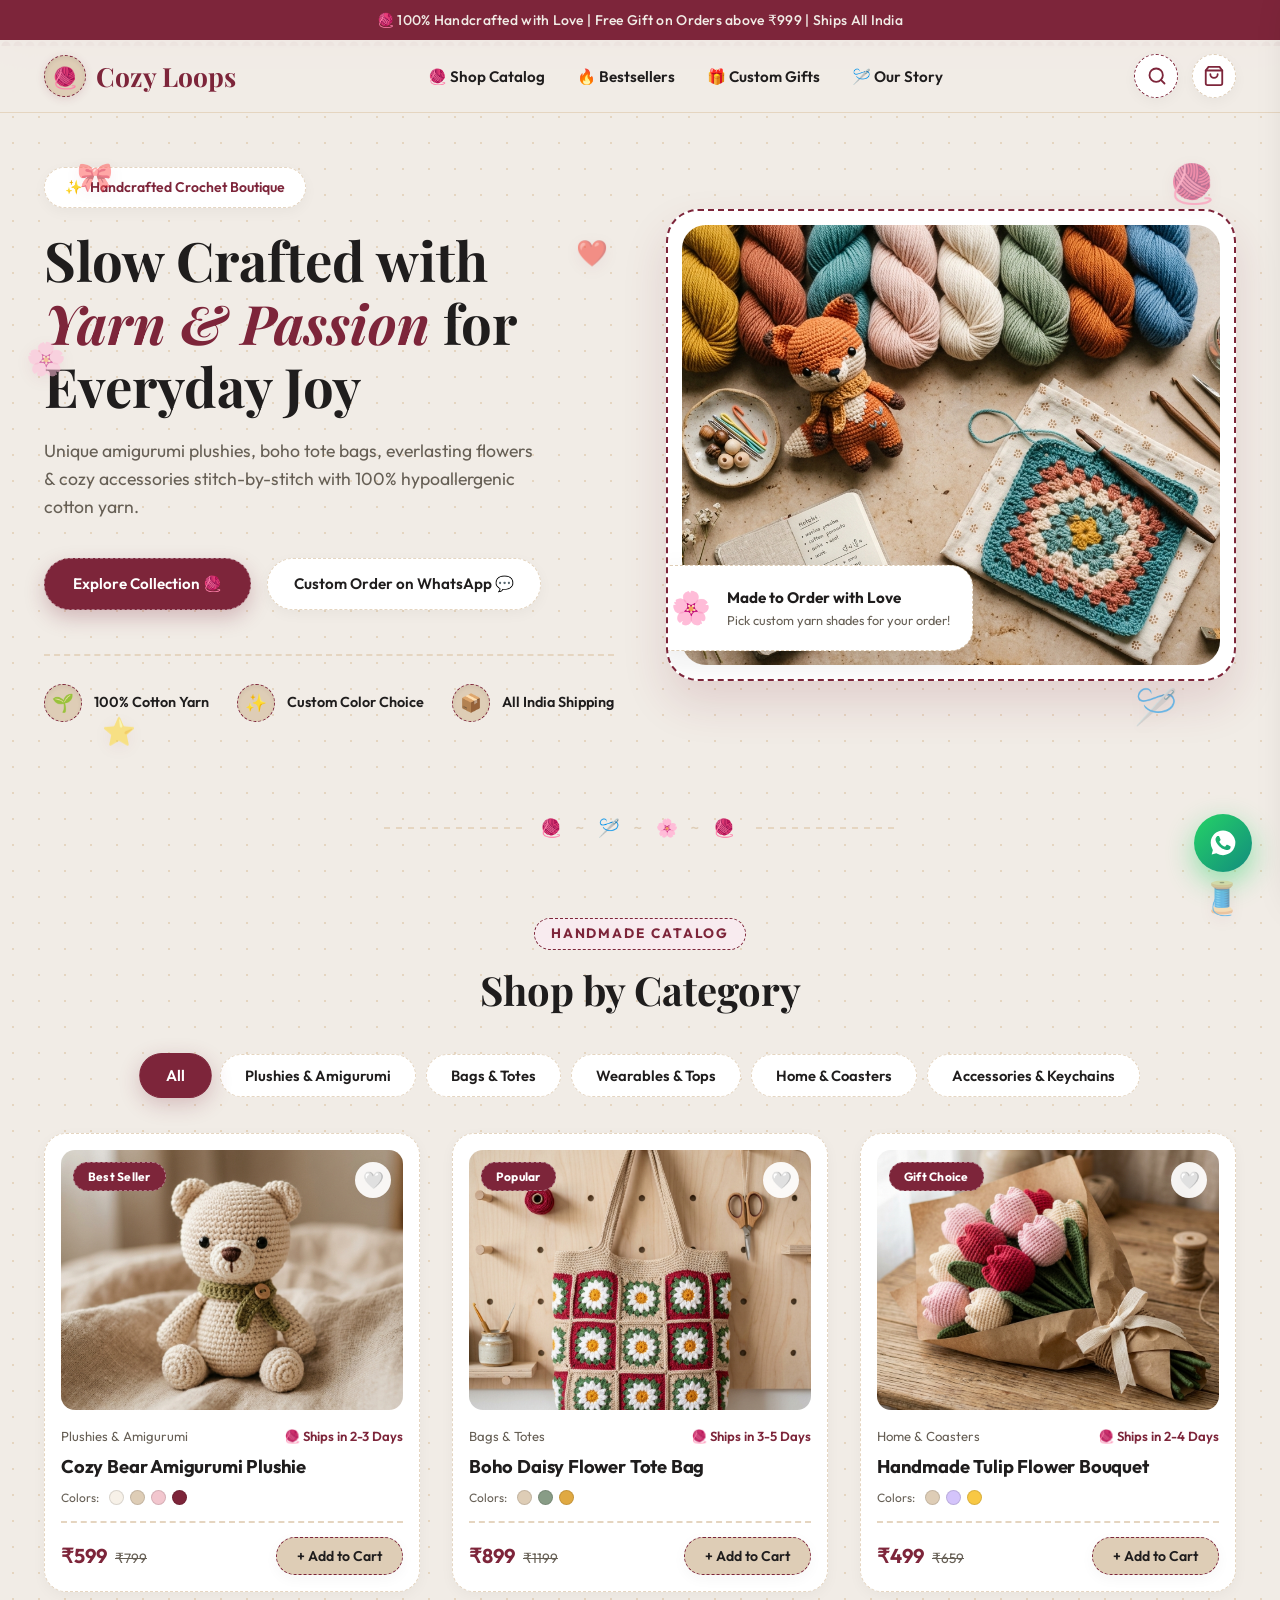
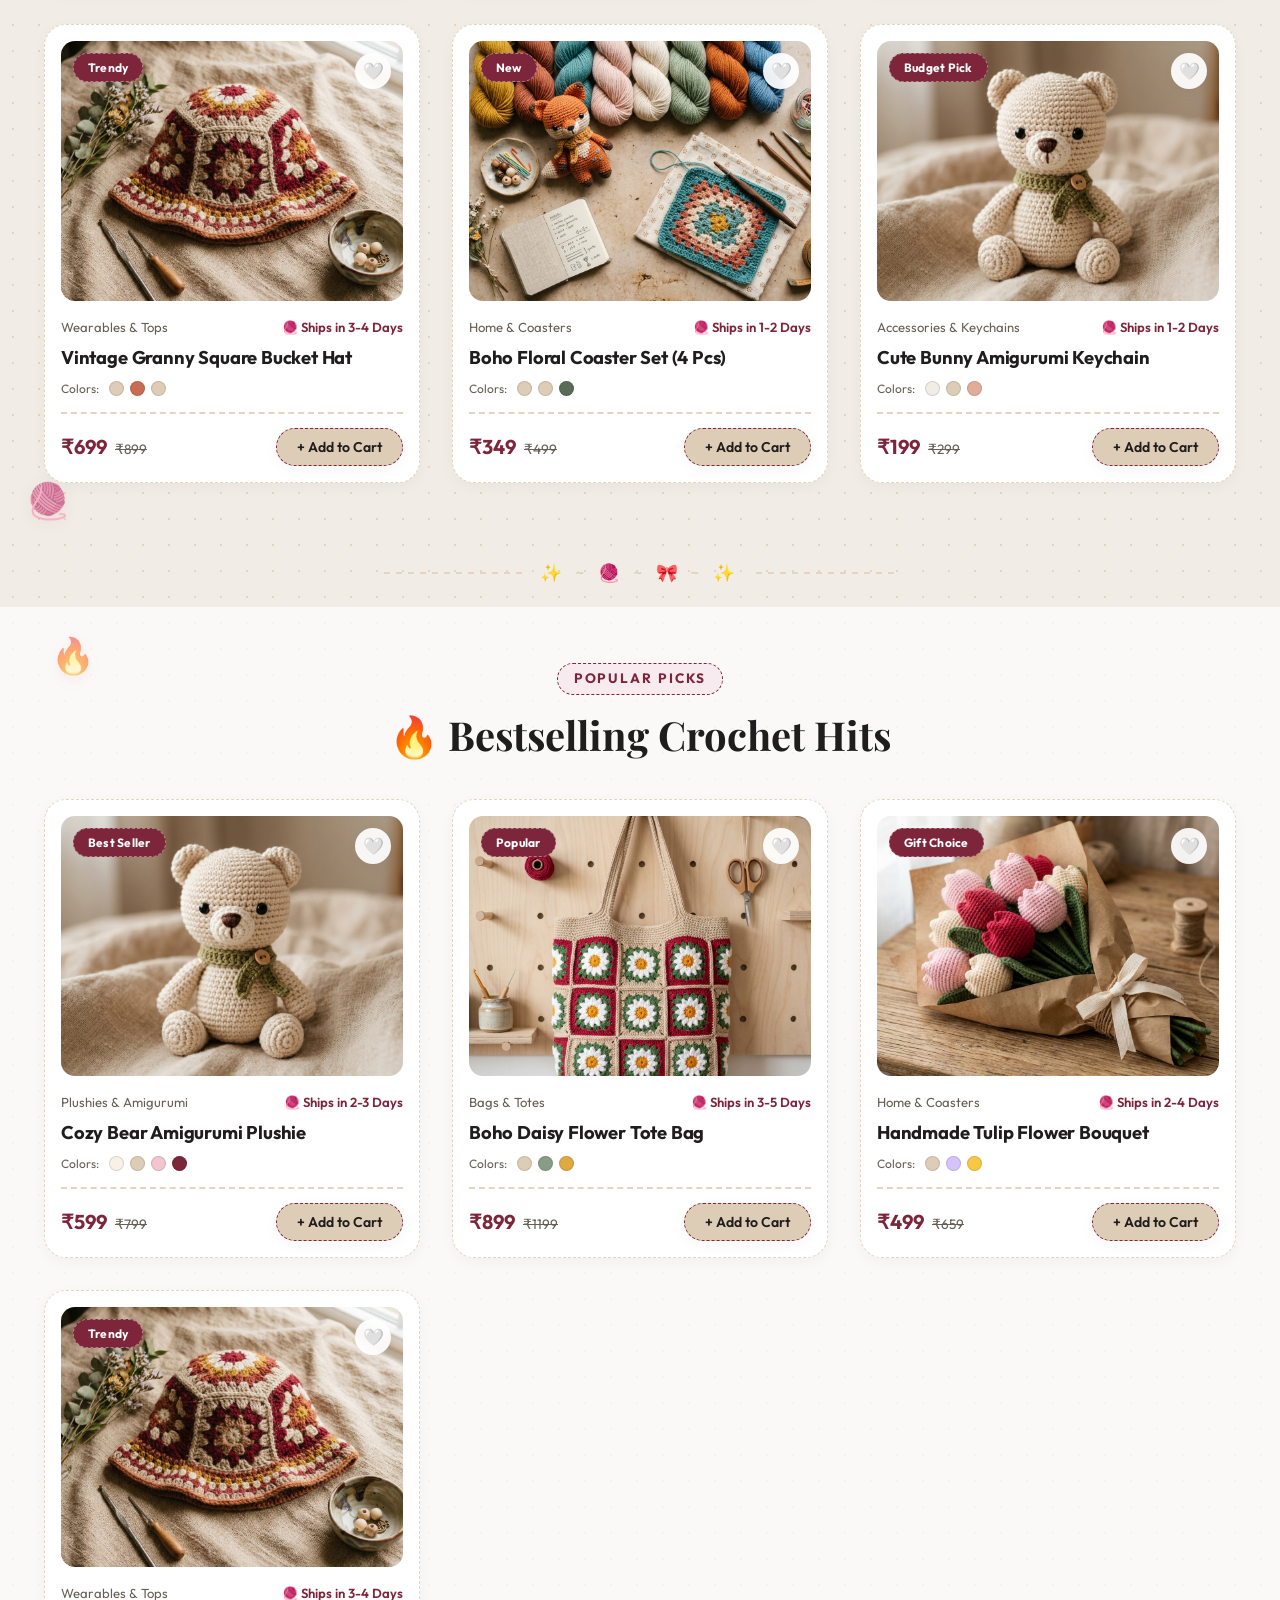
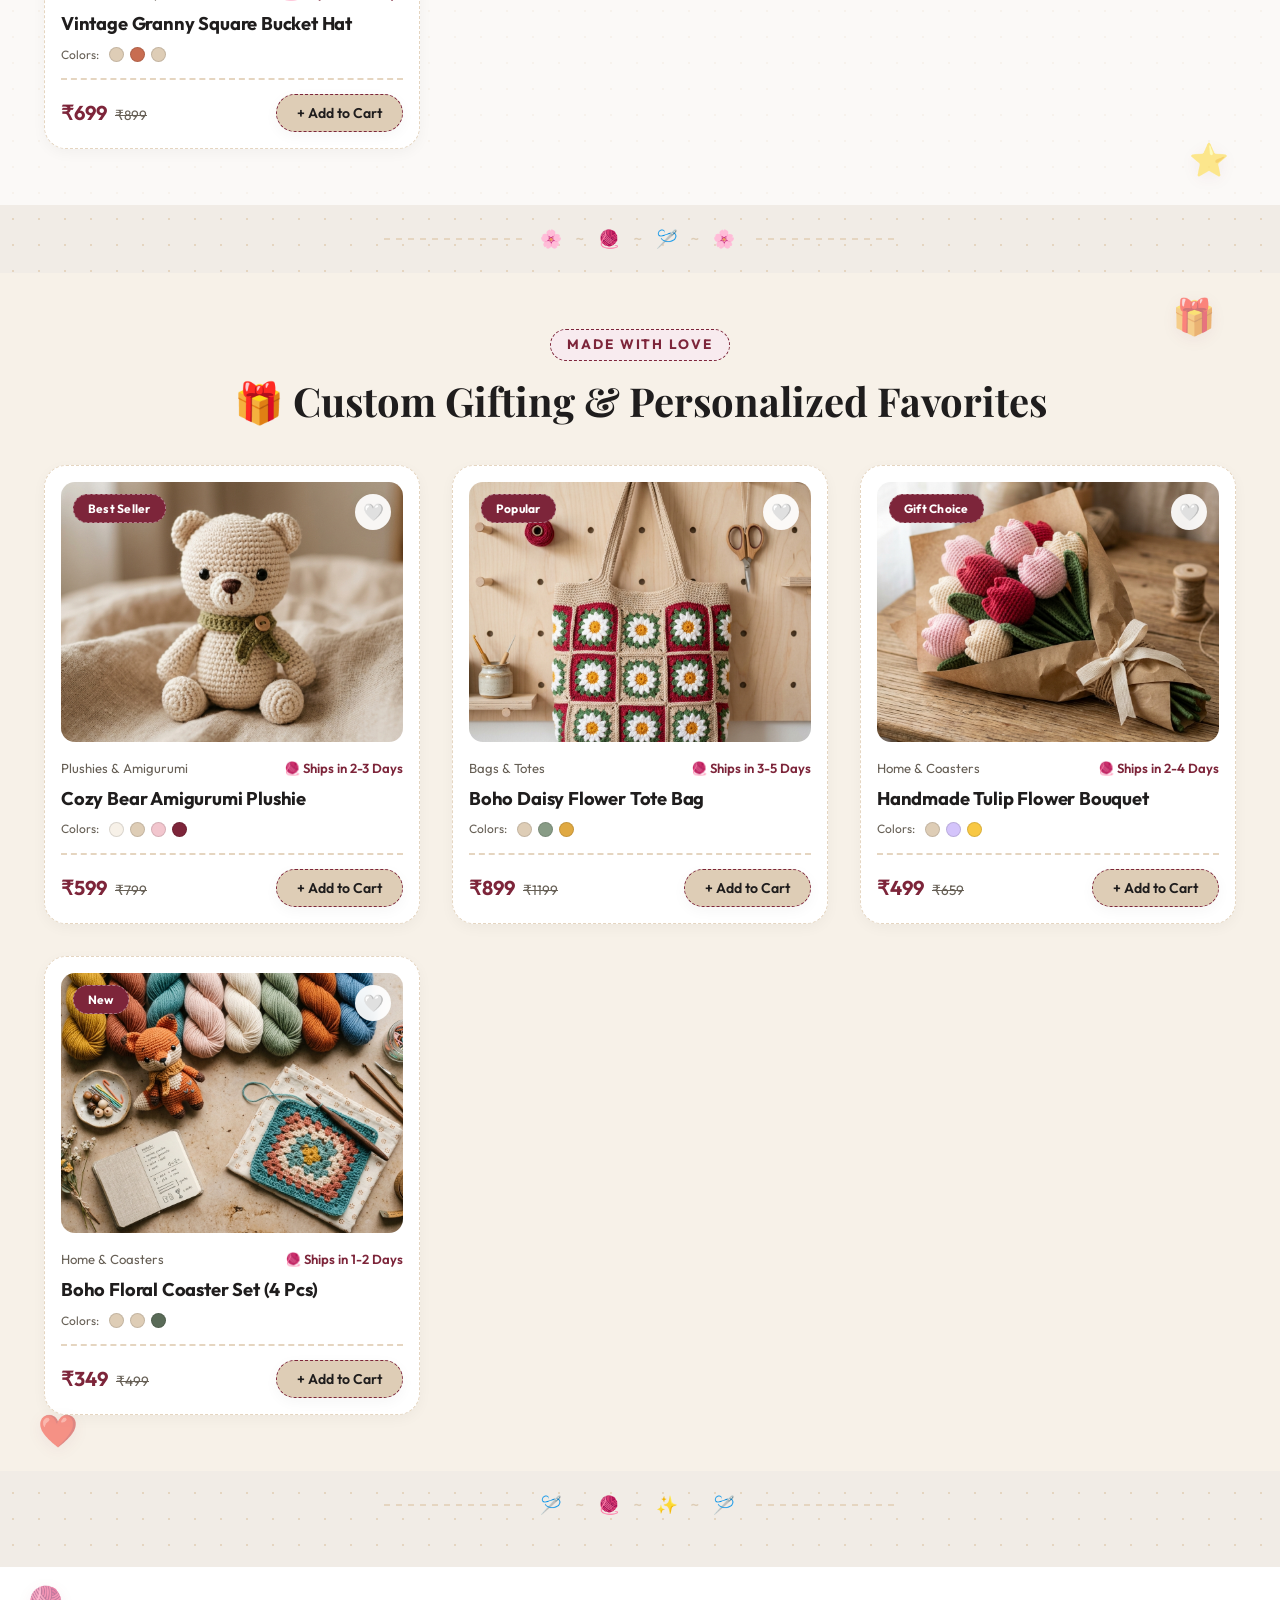
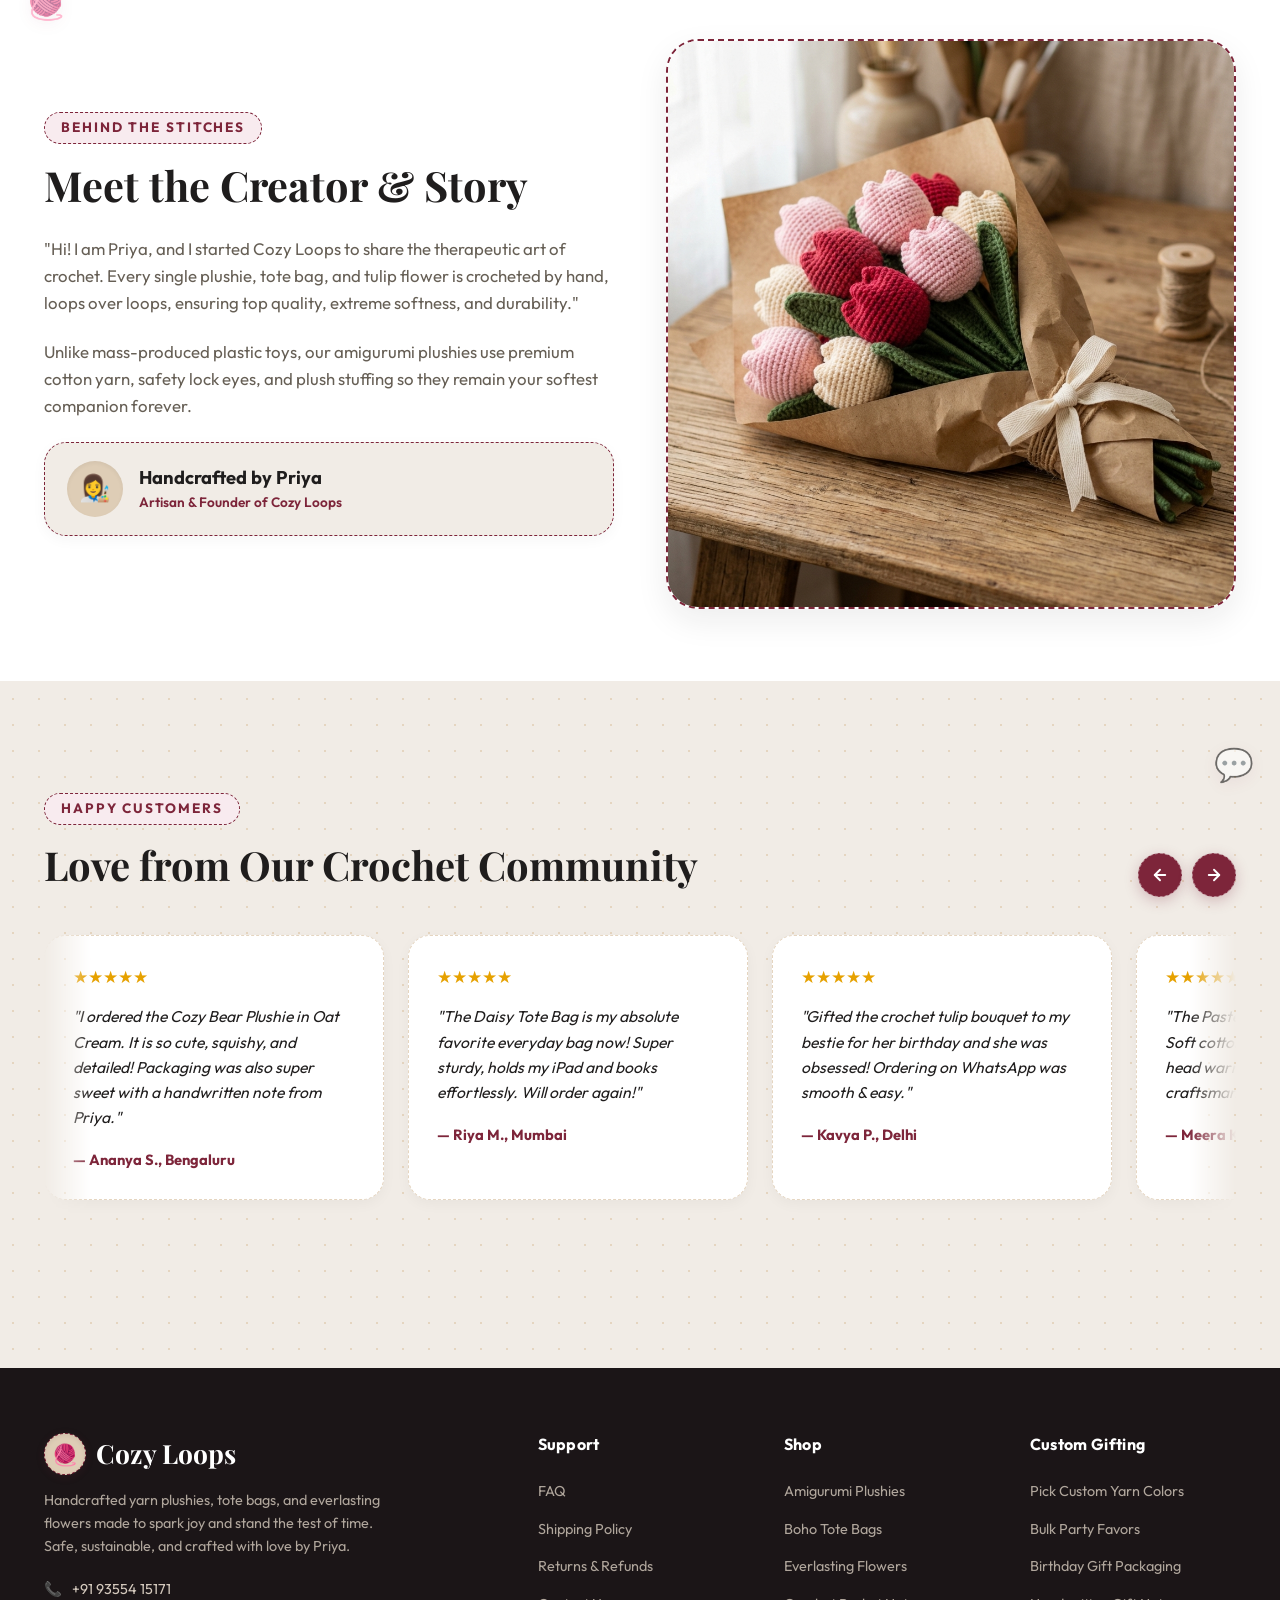
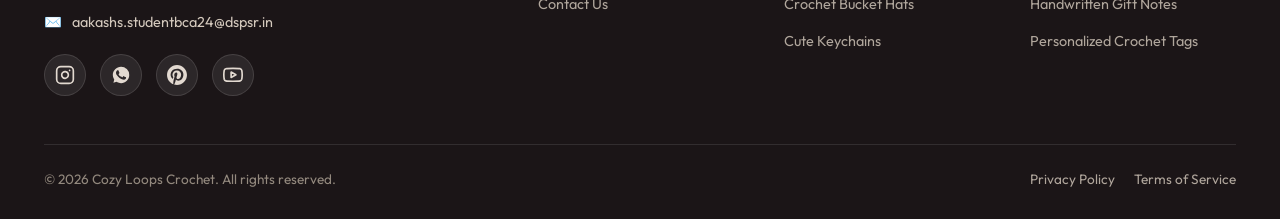
==== index.html @ 9cbbba10 "Initial base version" ====
<!DOCTYPE html>
<html lang="en">
<head>
  <meta charset="UTF-8">
  <meta name="viewport" content="width=device-width, initial-scale=1.0">
  <title>Cozy Loops Crochet | Handcrafted Amigurumi, Plushies & Boho Accessories</title>
  <meta name="description" content="Boutique handmade crochet products made by Priya with 100% premium cotton yarn. Amigurumi plushies, daisy tote bags, flower bouquets, and custom color orders via WhatsApp.">
  <link rel="stylesheet" href="styles.css">
</head>
<body>

  <!-- Top Announcement Bar with Stitched Scallop Edge -->
  <div class="announcement-bar">
    <span id="announcementText">🧶 100% Handcrafted with Love | Free Gift on Orders above ₹999 | Ships All India</span>
  </div>

  <!-- Main Sticky Navbar -->
  <nav class="navbar">
    <div class="container nav-container">
      <a href="javascript:void(0)" class="brand-logo" onclick="showView('shop')">
        <div class="logo-icon">🧶</div>
        <span>Cozy Loops</span>
      </a>

      <!-- Navigation Links -->
      <ul class="nav-links">
        <li><a href="javascript:void(0)" onclick="showView('shop'); document.getElementById('shop').scrollIntoView({behavior: 'smooth'})">🧶 Shop Catalog</a></li>
        <li><a href="javascript:void(0)" onclick="showView('shop'); document.getElementById('bestsellers').scrollIntoView({behavior: 'smooth'})">🔥 Bestsellers</a></li>
        <li><a href="javascript:void(0)" onclick="showView('shop'); document.getElementById('custom-gifts').scrollIntoView({behavior: 'smooth'})">🎁 Custom Gifts</a></li>
        <li><a href="javascript:void(0)" onclick="showView('shop'); document.getElementById('story').scrollIntoView({behavior: 'smooth'})">🪡 Our Story</a></li>
      </ul>

      <!-- Header Actions: Expandable Search Capsule + Crisp Vector Cart Icon -->
      <div class="nav-actions">
        <!-- Expandable Search Capsule in Header -->
        <div class="expandable-search-capsule" id="headerSearchCapsule">
          <button class="search-capsule-icon" onclick="toggleHeaderSearch(event)" title="Search Store">
            <svg width="20" height="20" viewBox="0 0 24 24" fill="none" stroke="currentColor" stroke-width="2.2" stroke-linecap="round" stroke-linejoin="round"><circle cx="11" cy="11" r="8"/><line x1="21" y1="21" x2="16.65" y2="16.65"/></svg>
          </button>
          <input type="text" id="headerSearchInput" class="search-capsule-input" placeholder="Search plushies, bags..." oninput="handleSearch(this.value)" />
        </div>

        <!-- Crisp High-Resolution Vector Shopping Bag Cart Icon -->
        <button class="btn-icon" onclick="toggleCartDrawer(true)" aria-label="View Shopping Basket" title="Shopping Basket">
          <svg width="22" height="22" viewBox="0 0 24 24" fill="none" stroke="currentColor" stroke-width="2" stroke-linecap="round" stroke-linejoin="round">
            <path d="M6 2L3 6v14a2 2 0 0 0 2 2h14a2 2 0 0 0 2-2V6l-3-4z"/>
            <line x1="3" y1="6" x2="21" y2="6"/>
            <path d="M16 10a4 4 0 0 1-8 0"/>
          </svg>
          <span class="badge-count" id="cartBadgeCount" style="display: none;">0</span>
        </button>
      </div>
    </div>
  </nav>

  <!-- VIEW 1: Main Homepage & Shop View -->
  <main id="mainShopView">
    <!-- Hero Section with Rich Floating Crochet Motifs -->
    <section class="hero-section">
      <div class="crochet-motif motif-yarn1">🧶</div>
      <div class="crochet-motif motif-flower1">🌸</div>
      <div class="crochet-motif motif-hook1">🪡</div>
      <div class="crochet-motif motif-heart1">❤️</div>
      <div class="crochet-motif motif-bow1">🎀</div>
      <div class="crochet-motif motif-star1">⭐</div>

      <div class="container hero-grid">
        <div class="hero-content">
          <div class="hero-badge">
            <span>✨</span> Handcrafted Crochet Boutique
          </div>
          <h1 class="hero-title">
            Slow Crafted with <span>Yarn & Passion</span> for Everyday Joy
          </h1>
          <p class="hero-subtitle">
            Unique amigurumi plushies, boho tote bags, everlasting flowers & cozy accessories stitch-by-stitch with 100% hypoallergenic cotton yarn.
          </p>

          <div class="hero-ctas">
            <a href="#shop" class="btn-primary">
              <span>Explore Collection 🧶</span>
            </a>
            <button class="btn-secondary" onclick="window.open('https://wa.me/919355415171?text=Hi%20Cozy%20Loops!%20I%20want%20to%20place%20a%20custom%20crochet%20order', '_blank')">
              <span>Custom Order on WhatsApp 💬</span>
            </button>
          </div>

          <div class="trust-badges">
            <div class="trust-item">
              <div class="trust-icon">🌱</div>
              <span>100% Cotton Yarn</span>
            </div>
            <div class="trust-item">
              <div class="trust-icon">✨</div>
              <span>Custom Color Choice</span>
            </div>
            <div class="trust-item">
              <div class="trust-icon">📦</div>
              <span>All India Shipping</span>
            </div>
          </div>
        </div>

        <div class="hero-image-wrapper">
          <div class="hero-img-card">
            <img src="assets/hero.jpg" alt="Cozy Crochet Studio Workspace" class="hero-img">
            <div class="hero-floating-card">
              <div class="floating-icon">🌸</div>
              <div class="floating-info">
                <h4>Made to Order with Love</h4>
                <p>Pick custom yarn shades for your order!</p>
              </div>
            </div>
          </div>
        </div>
      </div>
    </section>

    <!-- Scalloped Knitted Stitch Divider -->
    <div class="knitted-stitch-divider">🧶 ~ 🪡 ~ 🌸 ~ 🧶</div>

    <!-- 1. Dedicated Shop by Category Section -->
    <section class="shop-section" id="shop">
      <div class="crochet-motif" style="top: 10px; right: 3%; font-size: 2rem;">🧵</div>
      <div class="crochet-motif" style="bottom: 10px; left: 2%; font-size: 2.2rem;">🧶</div>

      <div class="container">
        <div class="section-header">
          <span class="section-tag">Handmade Catalog</span>
          <h2 class="section-title">Shop by Category</h2>
        </div>

        <!-- Category Filter Bar -->
        <div class="category-pills-bar">
          <div class="category-pills" id="categoryPillsContainer">
            <!-- Category Pills Rendered Dynamically -->
          </div>
        </div>

        <!-- Products Grid -->
        <div class="products-grid" id="productsGrid">
          <!-- Rendered via js/app.js -->
        </div>
      </div>
    </section>

    <!-- Scalloped Knitted Stitch Divider -->
    <div class="knitted-stitch-divider">✨ ~ 🧶 ~ 🎀 ~ ✨</div>

    <!-- 2. DEDICATED SEPARATE SECTION: Bestsellers -->
    <section class="shop-section bestsellers-section" id="bestsellers">
      <div class="crochet-motif" style="top: 20px; left: 4%; font-size: 2.2rem;">🔥</div>
      <div class="crochet-motif" style="bottom: 20px; right: 4%; font-size: 2rem;">⭐</div>

      <div class="container">
        <div class="section-header">
          <span class="section-tag">Popular Picks</span>
          <h2 class="section-title">🔥 Bestselling Crochet Hits</h2>
        </div>
        <div class="products-grid" id="bestsellersGrid">
          <!-- Rendered via js/app.js -->
        </div>
      </div>
    </section>

    <!-- Scalloped Knitted Stitch Divider -->
    <div class="knitted-stitch-divider">🌸 ~ 🧶 ~ 🪡 ~ 🌸</div>

    <!-- 3. DEDICATED SEPARATE SECTION: Custom Gifts -->
    <section class="shop-section custom-gifts-section" id="custom-gifts">
      <div class="crochet-motif" style="top: 15px; right: 5%; font-size: 2.2rem;">🎁</div>
      <div class="crochet-motif" style="bottom: 15px; left: 3%; font-size: 2rem;">❤️</div>

      <div class="container">
        <div class="section-header">
          <span class="section-tag">Made with Love</span>
          <h2 class="section-title">🎁 Custom Gifting & Personalized Favorites</h2>
        </div>
        <div class="products-grid" id="customGiftsGrid">
          <!-- Rendered via js/app.js -->
        </div>
      </div>
    </section>

    <!-- Scalloped Knitted Stitch Divider -->
    <div class="knitted-stitch-divider">🪡 ~ 🧶 ~ ✨ ~ 🪡</div>

    <!-- Craft Story Section -->
    <section class="story-section" id="story">
      <div class="crochet-motif" style="top: 10px; left: 2%; font-size: 2rem;">🧶</div>

      <div class="container story-grid">
        <div class="story-content">
          <span class="section-tag">Behind the Stitches</span>
          <h2>Meet the Creator & Story</h2>
          <p>
            "Hi! I am Priya, and I started Cozy Loops to share the therapeutic art of crochet. Every single plushie, tote bag, and tulip flower is crocheted by hand, loops over loops, ensuring top quality, extreme softness, and durability."
          </p>
          <p>
            Unlike mass-produced plastic toys, our amigurumi plushies use premium cotton yarn, safety lock eyes, and plush stuffing so they remain your softest companion forever.
          </p>
          <div class="artisan-card">
            <div class="artisan-avatar">👩‍🎨</div>
            <div>
              <h4 style="font-family: var(--font-body); font-weight: 700; font-size: 1.15rem; color: var(--onyx-black);">Handcrafted by Priya</h4>
              <p style="font-size: 0.85rem; color: var(--ruby-velvet); font-weight: 600; margin: 0;">Artisan & Founder of Cozy Loops</p>
            </div>
          </div>
        </div>

        <div style="position: relative;">
          <img src="assets/tulip_bouquet.jpg" alt="Everlasting Crochet Tulips" style="width: 100%; border-radius: var(--radius-lg); border: 2px dashed var(--ruby-velvet); box-shadow: var(--shadow-md);" />
        </div>
      </div>
    </section>

    <!-- Reviews Section with Feathered Edge -->
    <section class="testimonials-section" id="testimonials">
      <div class="crochet-motif" style="top: 10px; right: 2%; font-size: 2rem;">💬</div>

      <div class="container">
        <div class="section-header" style="display: flex; justify-content: space-between; align-items: flex-end; margin-bottom: 28px;">
          <div style="text-align: left;">
            <span class="section-tag">Happy Customers</span>
            <h2 class="section-title">Love from Our Crochet Community</h2>
          </div>
          <div class="carousel-nav-btns">
            <button class="nav-arrow-btn" onclick="scrollReviews(-1)" title="Previous Reviews">
              <svg width="18" height="18" viewBox="0 0 24 24" fill="none" stroke="currentColor" stroke-width="2.5" stroke-linecap="round" stroke-linejoin="round"><line x1="19" y1="12" x2="5" y2="12"/><polyline points="12 19 5 12 12 5"/></svg>
            </button>
            <button class="nav-arrow-btn" onclick="scrollReviews(1)" title="Next Reviews">
              <svg width="18" height="18" viewBox="0 0 24 24" fill="none" stroke="currentColor" stroke-width="2.5" stroke-linecap="round" stroke-linejoin="round"><line x1="5" y1="12" x2="19" y2="12"/><polyline points="12 5 19 12 12 19"/></svg>
            </button>
          </div>
        </div>

        <div class="feather-scroll-container">
          <div class="testimonials-scroll-wrapper" id="testimonialsScrollWrapper">
            <div class="testimonials-scroll-track">
              <div class="testimonial-card">
                <div class="stars">★★★★★</div>
                <p class="testimonial-text">
                  "I ordered the Cozy Bear Plushie in Oat Cream. It is so cute, squishy, and detailed! Packaging was also super sweet with a handwritten note from Priya."
                </p>
                <div class="reviewer-name">— Ananya S., Bengaluru</div>
              </div>

              <div class="testimonial-card">
                <div class="stars">★★★★★</div>
                <p class="testimonial-text">
                  "The Daisy Tote Bag is my absolute favorite everyday bag now! Super sturdy, holds my iPad and books effortlessly. Will order again!"
                </p>
                <div class="reviewer-name">— Riya M., Mumbai</div>
              </div>

              <div class="testimonial-card">
                <div class="stars">★★★★★</div>
                <p class="testimonial-text">
                  "Gifted the crochet tulip bouquet to my bestie for her birthday and she was obsessed! Ordering on WhatsApp was smooth & easy."
                </p>
                <div class="reviewer-name">— Kavya P., Delhi</div>
              </div>

              <div class="testimonial-card">
                <div class="stars">★★★★★</div>
                <p class="testimonial-text">
                  "The Pastel Bucket Hat fits like a dream! Soft cotton yarn that doesn't make your head warm in summer. 10/10 quality craftsmanship."
                </p>
                <div class="reviewer-name">— Meera K., Pune</div>
              </div>

              <div class="testimonial-card">
                <div class="stars">★★★★★</div>
                <p class="testimonial-text">
                  "Got custom colored coasters for my tea setup. Priya helped me pick the prettiest pastel shades on WhatsApp! Amazing experience."
                </p>
                <div class="reviewer-name">— Sneha V., Hyderabad</div>
              </div>

              <div class="testimonial-card">
                <div class="stars">★★★★★</div>
                <p class="testimonial-text">
                  "Cutest plushie keychains ever! My sister and I both got matching bunny keychains for our college backpacks."
                </p>
                <div class="reviewer-name">— Tanvi G., Chandigarh</div>
              </div>

              <div class="testimonial-card">
                <div class="stars">★★★★★</div>
                <p class="testimonial-text">
                  "The finish on the crochet work is so neat! No loose threads anywhere. You can tell how much love Priya puts into each stitch."
                </p>
                <div class="reviewer-name">— Aarav R., Chennai</div>
              </div>

              <div class="testimonial-card">
                <div class="stars">★★★★★</div>
                <p class="testimonial-text">
                  "Bought a custom color tulip bouquet for my anniversary. My wife loved that they never wither! Truly an everlasting gift."
                </p>
                <div class="reviewer-name">— Vikram T., Jaipur</div>
              </div>
            </div>
          </div>
        </div>
      </div>
    </section>
  </main>

  <!-- VIEW 2: FULL-PAGE DEDICATED CHECKOUT VIEW -->
  <main id="checkoutView" class="full-page-view" style="display: none;">
    <div class="container" style="padding-top: 40px; padding-bottom: 80px;">
      <div style="margin-bottom: 24px; display: flex; align-items: center; justify-content: space-between;">
        <div>
          <button class="btn-secondary" onclick="showView('shop')" style="padding: 8px 18px; font-size: 0.85rem; margin-bottom: 12px;">
            ← Back to Store
          </button>
          <h1 style="font-family: var(--font-heading); font-size: 2.4rem; color: var(--ruby-velvet);">Complete Your Order 🛍️</h1>
          <p style="font-size: 1rem; color: var(--text-muted);">Fill in your details below to place your order directly via WhatsApp.</p>
        </div>
      </div>

      <div id="fullPageCheckoutContainer">
        <!-- Rendered dynamically via js/app.js -->
      </div>
    </div>
  </main>

  <!-- VIEW 3: FULL-PAGE ORDER SUCCESS & THANK YOU VIEW -->
  <main id="orderSuccessView" class="full-page-view" style="display: none;">
    <div class="container" style="padding-top: 50px; padding-bottom: 100px;">
      <div id="fullPageSuccessContainer">
        <!-- Rendered dynamically via js/app.js -->
      </div>
    </div>
  </main>

  <!-- Redesigned Dark Footer -->
  <footer class="site-footer">
    <div class="container">
      <div class="footer-grid">
        <!-- Column 1: Brand details & contact -->
        <div class="footer-brand">
          <div class="brand-logo" style="margin-bottom: 14px;">
            <div class="logo-icon">🧶</div>
            <span style="color: var(--white);">Cozy Loops</span>
          </div>
          <p>Handcrafted yarn plushies, tote bags, and everlasting flowers made to spark joy and stand the test of time. Safe, sustainable, and crafted with love by Priya.</p>
          
          <div class="footer-contact-item">
            <span>📞</span> +91 93554 15171
          </div>
          <div class="footer-contact-item">
            <span>✉️</span> aakashs.studentbca24@dspsr.in
          </div>

          <div class="footer-socials">
            <a href="https://instagram.com" target="_blank" class="social-icon-btn" title="Instagram">
              <svg width="20" height="20" viewBox="0 0 24 24" fill="none" stroke="currentColor" stroke-width="2" stroke-linecap="round" stroke-linejoin="round"><rect x="2" y="2" width="20" height="20" rx="5" ry="5"/><path d="M16 11.37A4 4 0 1 1 12.63 8 4 4 0 0 1 16 11.37z"/><line x1="17.5" y1="6.5" x2="17.51" y2="6.5"/></svg>
            </a>
            <a href="https://wa.me/919355415171" target="_blank" class="social-icon-btn" title="WhatsApp">
              <svg width="20" height="20" viewBox="0 0 24 24" fill="currentColor"><path d="M17.472 14.382c-.297-.149-1.758-.867-2.03-.967-.273-.099-.471-.148-.67.15-.197.297-.767.966-.94 1.164-.173.199-.347.223-.644.075-.297-.15-1.255-.463-2.39-1.475-.883-.788-1.48-1.761-1.653-2.059-.173-.297-.018-.458.13-.606.134-.133.298-.347.446-.52.149-.174.198-.298.298-.497.099-.198.05-.371-.025-.52-.075-.149-.669-1.612-.916-2.207-.242-.579-.487-.501-.669-.51l-.57-.01c-.198 0-.52.074-.792.372s-1.04 1.016-1.04 2.479 1.065 2.876 1.213 3.074c.149.198 2.095 3.2 5.076 4.487.709.306 1.263.489 1.694.626.712.226 1.36.194 1.872.118.571-.085 1.758-.719 2.006-1.413.248-.695.248-1.29.173-1.414-.074-.124-.272-.198-.57-.347m-5.421 7.403h-.004a9.87 9.87 0 01-5.031-1.378l-.361-.214-3.741.982.998-3.648-.235-.374a9.86 9.86 0 01-1.51-5.26c0-5.445 4.43-9.875 9.877-9.875 2.636 0 5.115 1.028 6.974 2.888a9.816 9.816 0 012.878 6.98c0 5.446-4.43 9.876-9.876 9.876"/></svg>
            </a>
            <a href="https://pinterest.com" target="_blank" class="social-icon-btn" title="Pinterest">
              <svg width="20" height="20" viewBox="0 0 24 24" fill="currentColor"><path d="M12.017 0C5.396 0 .029 5.367.029 11.987c0 5.079 3.158 9.417 7.618 11.162-.105-.949-.199-2.403.041-3.439.219-.937 1.406-5.957 1.406-5.957s-.359-.72-.359-1.781c0-1.663.967-2.911 2.168-2.911 1.024 0 1.518.769 1.518 1.688 0 1.029-.653 2.567-.992 3.992-.285 1.193.6 2.165 1.775 2.165 2.128 0 3.768-2.245 3.768-5.487 0-2.861-2.063-4.869-5.008-4.869-3.41 0-5.409 2.562-5.409 5.199 0 1.033.394 2.143.889 2.741.099.12.112.225.085.345-.09.375-.293 1.199-.334 1.363-.053.225-.172.271-.401.165-1.495-.69-2.433-2.878-2.433-4.646 0-3.776 2.748-7.252 7.92-7.252 4.158 0 7.392 2.967 7.392 6.923 0 4.135-2.607 7.462-6.233 7.462-1.214 0-2.354-.629-2.758-1.379l-.749 2.848c-.269 1.045-1.004 2.352-1.498 3.146 1.123.345 2.306.535 3.55.535 6.607 0 11.985-5.365 11.985-11.987C23.97 5.367 18.62 0 12.017 0z"/></svg>
            </a>
            <a href="https://youtube.com" target="_blank" class="social-icon-btn" title="YouTube">
              <svg width="20" height="20" viewBox="0 0 24 24" fill="none" stroke="currentColor" stroke-width="2" stroke-linecap="round" stroke-linejoin="round"><path d="M22.54 6.42a2.78 2.78 0 0 0-1.94-2C18.88 4 12 4 12 4s-6.88 0-8.6.46a2.78 2.78 0 0 0-1.94 2A29 29 0 0 0 1 11.75a29 29 0 0 0 .46 5.33A2.78 2.78 0 0 0 3.4 19c1.72.46 8.6.46 8.6.46s6.88 0 8.6-.46a2.78 2.78 0 0 0 1.94-2 29 29 0 0 0 .46-5.25 29 29 0 0 0-.46-5.33z"/><polygon points="9.75 15.02 15.5 11.75 9.75 8.48 9.75 15.02"/></svg>
            </a>
          </div>
        </div>

        <!-- Column 2: Support links -->
        <div>
          <div class="footer-col-title">Support</div>
          <ul class="footer-menu">
            <li><a href="javascript:void(0)" onclick="openPolicyModal('faq')">FAQ</a></li>
            <li><a href="javascript:void(0)" onclick="openPolicyModal('shipping')">Shipping Policy</a></li>
            <li><a href="javascript:void(0)" onclick="openPolicyModal('returns')">Returns & Refunds</a></li>
            <li><a href="javascript:void(0)" onclick="openPolicyModal('contact')">Contact Us</a></li>
          </ul>
        </div>

        <!-- Column 3: Shop Categories -->
        <div>
          <div class="footer-col-title">Shop</div>
          <ul class="footer-menu">
            <li><a href="javascript:void(0)" onclick="showView('shop'); setCategory('Plushies & Amigurumi'); document.getElementById('shop').scrollIntoView({behavior: 'smooth'})">Amigurumi Plushies</a></li>
            <li><a href="javascript:void(0)" onclick="showView('shop'); setCategory('Bags & Totes'); document.getElementById('shop').scrollIntoView({behavior: 'smooth'})">Boho Tote Bags</a></li>
            <li><a href="javascript:void(0)" onclick="showView('shop'); setCategory('Home & Coasters'); document.getElementById('shop').scrollIntoView({behavior: 'smooth'})">Everlasting Flowers</a></li>
            <li><a href="javascript:void(0)" onclick="showView('shop'); setCategory('Wearables & Tops'); document.getElementById('shop').scrollIntoView({behavior: 'smooth'})">Crochet Bucket Hats</a></li>
            <li><a href="javascript:void(0)" onclick="showView('shop'); setCategory('Accessories & Keychains'); document.getElementById('shop').scrollIntoView({behavior: 'smooth'})">Cute Keychains</a></li>
          </ul>
        </div>

        <!-- Column 4: Custom Gifting -->
        <div>
          <div class="footer-col-title">Custom Gifting</div>
          <ul class="footer-menu">
            <li><a href="javascript:void(0)" onclick="showView('shop'); document.getElementById('story').scrollIntoView({behavior: 'smooth'})">Pick Custom Yarn Colors</a></li>
            <li><a href="javascript:void(0)" onclick="showView('shop'); document.getElementById('story').scrollIntoView({behavior: 'smooth'})">Bulk Party Favors</a></li>
            <li><a href="javascript:void(0)" onclick="showView('shop'); document.getElementById('story').scrollIntoView({behavior: 'smooth'})">Birthday Gift Packaging</a></li>
            <li><a href="javascript:void(0)" onclick="showView('shop'); document.getElementById('story').scrollIntoView({behavior: 'smooth'})">Handwritten Gift Notes</a></li>
            <li><a href="javascript:void(0)" onclick="showView('shop'); document.getElementById('story').scrollIntoView({behavior: 'smooth'})">Personalized Crochet Tags</a></li>
          </ul>
        </div>
      </div>

      <!-- Bottom Bar -->
      <div class="footer-bottom-bar">
        <div>© 2026 Cozy Loops Crochet. All rights reserved.</div>
        <div>
          <a href="javascript:void(0)" class="policy-link" style="margin-right: 16px;" onclick="openPolicyModal('privacy')">Privacy Policy</a>
          <a href="javascript:void(0)" class="policy-link" onclick="openPolicyModal('terms')">Terms of Service</a>
        </div>
      </div>
    </div>
  </footer>

  <!-- Official WhatsApp Circular Floating Button -->
  <a href="https://wa.me/919355415171?text=Hi%20Cozy%20Loops!%20I%20want%20to%20place%20an%20order" target="_blank" class="whatsapp-float-btn" title="Chat on WhatsApp">
    <svg width="30" height="30" viewBox="0 0 24 24" fill="currentColor"><path d="M17.472 14.382c-.297-.149-1.758-.867-2.03-.967-.273-.099-.471-.148-.67.15-.197.297-.767.966-.94 1.164-.173.199-.347.223-.644.075-.297-.15-1.255-.463-2.39-1.475-.883-.788-1.48-1.761-1.653-2.059-.173-.297-.018-.458.13-.606.134-.133.298-.347.446-.52.149-.174.198-.298.298-.497.099-.198.05-.371-.025-.52-.075-.149-.669-1.612-.916-2.207-.242-.579-.487-.501-.669-.51l-.57-.01c-.198 0-.52.074-.792.372s-1.04 1.016-1.04 2.479 1.065 2.876 1.213 3.074c.149.198 2.095 3.2 5.076 4.487.709.306 1.263.489 1.694.626.712.226 1.36.194 1.872.118.571-.085 1.758-.719 2.006-1.413.248-.695.248-1.29.173-1.414-.074-.124-.272-.198-.57-.347m-5.421 7.403h-.004a9.87 9.87 0 01-5.031-1.378l-.361-.214-3.741.982.998-3.648-.235-.374a9.86 9.86 0 01-1.51-5.26c0-5.445 4.43-9.875 9.877-9.875 2.636 0 5.115 1.028 6.974 2.888a9.816 9.816 0 012.878 6.98c0 5.446-4.43 9.876-9.876 9.876"/></svg>
  </a>

  <!-- Slide-Over Cart Drawer -->
  <div class="cart-drawer-overlay" id="cartDrawerOverlay" onclick="toggleCartDrawer(false)"></div>
  <div class="cart-drawer" id="cartDrawer">
    <div class="drawer-header">
      <h3>Your Yarn Basket 🧶</h3>
      <button class="modal-close" onclick="toggleCartDrawer(false)">&times;</button>
    </div>
    <div class="drawer-body" id="cartDrawerBody">
      <!-- Cart Items Rendered Here -->
    </div>
    <div class="drawer-footer" id="cartDrawerFooter">
      <div class="subtotal-row">
        <span>Subtotal</span>
        <span id="cartSubtotal">₹0</span>
      </div>
      <button class="btn-primary" style="width: 100%; justify-content: center;" onclick="openCheckoutPage()">
        Proceed to Checkout 🚀
      </button>
    </div>
  </div>

  <!-- Quick View Modal Overlay -->
  <div class="modal-overlay" id="quickViewOverlay">
    <div class="modal-card" id="quickViewContent">
      <!-- Content populated dynamically -->
    </div>
  </div>

  <!-- Policy Modals Overlay -->
  <div class="modal-overlay" id="policyOverlay">
    <div class="modal-card" id="policyContent">
      <!-- Content populated dynamically -->
    </div>
  </div>

  <!-- Admin Panel Dashboard Modal Overlay -->
  <div class="modal-overlay" id="adminModalOverlay">
    <div class="modal-card admin-modal-card" id="adminModalContent">
      <!-- Content populated dynamically -->
    </div>
  </div>

  <!-- JavaScript Files -->
  <script src="js/products.js"></script>
  <script src="js/cart.js"></script>
  <script src="js/admin.js"></script>
  <script src="js/app.js"></script>

</body>
</html>
---- styles.css ----
/* ==========================================================================
   Cozy Loops Crochet - Custom Design System & Ultra-Smooth Aesthetics
   Color Palette: Porcelain White, Sandstone, Ruby Velvet, Onyx Black
   Handcrafted Crochet Motifs, Scalloped Knitted Borders & Micro-Animations
   ========================================================================== */

@import url('https://fonts.googleapis.com/css2?family=Outfit:wght@300;400;500;600;700&family=Playfair+Display:ital,wght@0,500;0,600;0,700;1,400&display=swap');

:root {
  /* User-Defined Color Tokens */
  --porcelain-white: #F1ECE6;
  --sandstone: #DECDB6;
  --sandstone-light: #F7F1E8;
  --sandstone-border: #E5D5C0;
  --ruby-velvet: #7D253A;
  --ruby-velvet-light: #F8EBEF;
  --ruby-velvet-hover: #631B2C;
  --onyx-black: #1F1D1D;
  --dark-footer-bg: #1B1517;
  --text-muted: #665F55;
  --white: #FFFFFF;

  /* Fonts */
  --font-heading: 'Playfair Display', Georgia, serif;
  --font-body: 'Outfit', -apple-system, BlinkMacSystemFont, sans-serif;

  /* Shadows & Effects */
  --shadow-sm: 0 4px 14px rgba(31, 29, 29, 0.04);
  --shadow-md: 0 12px 32px rgba(31, 29, 29, 0.08);
  --shadow-lg: 0 22px 45px rgba(125, 37, 58, 0.14);
  --glass-bg: rgba(241, 236, 230, 0.92);
  --radius-sm: 14px;
  --radius-md: 22px;
  --radius-lg: 32px;
  --radius-full: 9999px;
  --smooth-easing: cubic-bezier(0.16, 1, 0.3, 1);
  --transition: all 0.35s cubic-bezier(0.16, 1, 0.3, 1);
}

/* Reset & Smooth Scroll */
html {
  scroll-behavior: smooth;
}

* {
  box-sizing: border-box;
  margin: 0;
  padding: 0;
}

body {
  font-family: var(--font-body);
  background-color: var(--porcelain-white);
  /* Crochet Knitted Dot Pattern Grid Overlay */
  background-image: radial-gradient(var(--sandstone-border) 1.4px, transparent 1.4px);
  background-size: 26px 26px;
  background-position: 0 0;
  color: var(--onyx-black);
  line-height: 1.6;
  overflow-x: hidden;
  min-height: 100vh;
}

a {
  color: inherit;
  text-decoration: none;
}

button {
  cursor: pointer;
  border: none;
  background: none;
  font-family: inherit;
}

img {
  max-width: 100%;
  display: block;
}

/* Container */
.container {
  max-width: 1240px;
  margin: 0 auto;
  padding: 0 24px;
  position: relative;
}

/* Scalloped Knitted Section Separator Border */
.knitted-stitch-divider {
  text-align: center;
  margin: 20px 0;
  font-size: 1.1rem;
  color: var(--sandstone);
  letter-spacing: 0.25em;
  user-select: none;
  display: flex;
  align-items: center;
  justify-content: center;
  gap: 16px;
}

.knitted-stitch-divider::before,
.knitted-stitch-divider::after {
  content: '';
  height: 2px;
  flex: 1;
  max-width: 140px;
  background: repeating-linear-gradient(to right, var(--sandstone-border) 0 6px, transparent 6px 12px);
}

/* Top Announcement Bar with Stitched Scallop Bottom */
.announcement-bar {
  background-color: var(--ruby-velvet);
  color: var(--porcelain-white);
  font-size: 0.875rem;
  font-weight: 500;
  padding: 9px 16px;
  text-align: center;
  letter-spacing: 0.02em;
  display: flex;
  justify-content: center;
  align-items: center;
  gap: 12px;
  position: relative;
  box-shadow: 0 2px 8px rgba(125, 37, 58, 0.25);
}

.announcement-bar::after {
  content: '';
  position: absolute;
  bottom: -6px;
  left: 0;
  width: 100%;
  height: 6px;
  background-image: radial-gradient(circle, var(--ruby-velvet) 4px, transparent 5px);
  background-size: 12px 12px;
  background-repeat: repeat-x;
}

/* Main Navbar */
.navbar {
  position: sticky;
  top: 0;
  z-index: 100;
  background: var(--glass-bg);
  backdrop-filter: blur(16px);
  -webkit-backdrop-filter: blur(16px);
  border-bottom: 1px solid var(--sandstone-border);
  padding: 14px 0;
  transition: var(--transition);
}

.nav-container {
  display: flex;
  justify-content: space-between;
  align-items: center;
}

.brand-logo {
  display: flex;
  align-items: center;
  gap: 10px;
  font-family: var(--font-heading);
  font-size: 1.65rem;
  font-weight: 700;
  color: var(--ruby-velvet);
  transition: var(--transition);
}

.brand-logo:hover {
  transform: scale(1.03);
}

.brand-logo .logo-icon {
  width: 42px;
  height: 42px;
  background: var(--sandstone);
  border-radius: 50%;
  display: flex;
  align-items: center;
  justify-content: center;
  font-size: 1.3rem;
  box-shadow: inset 0 2px 4px rgba(0,0,0,0.06), 0 2px 8px rgba(125, 37, 58, 0.15);
  border: 1px dashed var(--ruby-velvet);
}

.nav-links {
  display: flex;
  align-items: center;
  gap: 32px;
  list-style: none;
}

.nav-links a {
  font-weight: 600;
  font-size: 0.95rem;
  color: var(--onyx-black);
  position: relative;
  transition: var(--transition);
  padding: 4px 0;
}

.nav-links a::after {
  content: '';
  position: absolute;
  bottom: 0;
  left: 50%;
  width: 0;
  height: 2px;
  background: var(--ruby-velvet);
  transition: var(--transition);
  transform: translateX(-50%);
  border-radius: 2px;
}

.nav-links a:hover::after,
.nav-links a.active::after {
  width: 100%;
}

.nav-links a:hover,
.nav-links a.active {
  color: var(--ruby-velvet);
}

.nav-actions {
  display: flex;
  align-items: center;
  gap: 14px;
}

/* Expandable Header Search Capsule Button */
.expandable-search-capsule {
  position: relative;
  display: inline-flex;
  align-items: center;
  background: var(--white);
  border: 1.5px dashed var(--ruby-velvet);
  border-radius: var(--radius-full);
  width: 44px;
  height: 44px;
  overflow: hidden;
  transition: all 0.35s cubic-bezier(0.16, 1, 0.3, 1);
  box-shadow: var(--shadow-sm);
  flex-shrink: 0;
}

.expandable-search-capsule.expanded {
  width: 250px;
  border-style: solid;
  border-color: var(--ruby-velvet);
  box-shadow: 0 4px 16px rgba(125, 37, 58, 0.16);
}

.search-capsule-icon {
  width: 44px;
  height: 44px;
  border-radius: 50%;
  display: flex;
  align-items: center;
  justify-content: center;
  color: var(--ruby-velvet);
  flex-shrink: 0;
  transition: var(--transition);
}

.search-capsule-icon:hover {
  background: var(--sandstone-light);
}

.expandable-search-capsule.expanded .search-capsule-icon {
  color: var(--ruby-velvet);
}

.search-capsule-input {
  border: none;
  outline: none;
  background: transparent;
  width: 100%;
  padding-right: 14px;
  font-family: inherit;
  font-size: 0.9rem;
  color: var(--onyx-black);
  opacity: 0;
  transition: opacity 0.25s ease;
}

.expandable-search-capsule.expanded .search-capsule-input {
  opacity: 1;
}

/* Crisp Vector Shopping Bag Cart Button */
.btn-icon {
  position: relative;
  width: 44px;
  height: 44px;
  border-radius: 50%;
  background: var(--white);
  border: 1.5px dashed var(--sandstone);
  display: flex;
  align-items: center;
  justify-content: center;
  color: var(--ruby-velvet);
  transition: var(--transition);
  box-shadow: var(--shadow-sm);
}

.btn-icon svg {
  stroke: var(--ruby-velvet);
  transition: var(--transition);
}

.btn-icon:hover {
  background: var(--ruby-velvet);
  border-style: solid;
  border-color: var(--ruby-velvet);
  transform: translateY(-2px) scale(1.06);
  box-shadow: 0 6px 18px rgba(125, 37, 58, 0.3);
}

.btn-icon:hover svg {
  stroke: var(--white);
}

.badge-count {
  position: absolute;
  top: -4px;
  right: -4px;
  background: var(--ruby-velvet);
  color: var(--white);
  font-size: 0.75rem;
  font-weight: 700;
  width: 20px;
  height: 20px;
  border-radius: 50%;
  display: flex;
  align-items: center;
  justify-content: center;
  border: 2px solid var(--white);
}

/* Primary Button */
.btn-primary {
  background: var(--ruby-velvet);
  color: var(--white);
  padding: 13px 28px;
  border-radius: var(--radius-full);
  font-weight: 600;
  font-size: 0.95rem;
  display: inline-flex;
  align-items: center;
  gap: 8px;
  box-shadow: 0 8px 20px rgba(125, 37, 58, 0.25);
  transition: var(--transition);
  border: 1px dashed rgba(255,255,255,0.4);
}

.btn-primary:hover {
  background: var(--ruby-velvet-hover);
  transform: translateY(-3px) scale(1.02);
  box-shadow: 0 12px 28px rgba(125, 37, 58, 0.35);
}

.btn-secondary {
  background: var(--white);
  color: var(--onyx-black);
  border: 1.5px dashed var(--sandstone-border);
  padding: 13px 26px;
  border-radius: var(--radius-full);
  font-weight: 600;
  font-size: 0.95rem;
  display: inline-flex;
  align-items: center;
  gap: 8px;
  transition: var(--transition);
  box-shadow: var(--shadow-sm);
}

.btn-secondary:hover {
  background: var(--sandstone-light);
  border-color: var(--sandstone);
  transform: translateY(-3px);
  box-shadow: var(--shadow-md);
}

/* Full Page Views */
.full-page-view {
  animation: pageFadeIn 0.4s ease;
}

@keyframes pageFadeIn {
  from { opacity: 0; transform: translateY(10px); }
  to { opacity: 1; transform: translateY(0); }
}

/* Decorative Floating Crochet Motifs Across ALL Sections */
.crochet-motif {
  position: absolute;
  pointer-events: none;
  z-index: 2;
  opacity: 0.55;
  user-select: none;
  animation: floatMotif 6s infinite ease-in-out;
  filter: drop-shadow(0 4px 8px rgba(125, 37, 58, 0.12));
}

.motif-yarn1 { top: 40px; right: 5%; font-size: 2.4rem; animation-delay: 0s; }
.motif-flower1 { top: 220px; left: 2%; font-size: 2rem; animation-delay: 1.5s; }
.motif-hook1 { bottom: 60px; right: 8%; font-size: 2.2rem; animation-delay: 3s; }
.motif-heart1 { top: 120px; left: 45%; font-size: 1.6rem; animation-delay: 2s; }
.motif-bow1 { top: 40px; left: 6%; font-size: 1.8rem; animation-delay: 2.5s; }
.motif-star1 { bottom: 40px; left: 8%; font-size: 1.7rem; animation-delay: 1s; }

@keyframes floatMotif {
  0% { transform: translateY(0px) rotate(0deg) scale(1); }
  50% { transform: translateY(-16px) rotate(10deg) scale(1.06); }
  100% { transform: translateY(0px) rotate(0deg) scale(1); }
}

/* Hero Section */
.hero-section {
  padding: 54px 0 72px;
  position: relative;
}

.hero-grid {
  display: grid;
  grid-template-columns: 1fr 1fr;
  gap: 52px;
  align-items: center;
}

.hero-badge {
  display: inline-flex;
  align-items: center;
  gap: 8px;
  background: var(--white);
  border: 1.5px dashed var(--sandstone-border);
  padding: 8px 20px;
  border-radius: var(--radius-full);
  font-size: 0.875rem;
  font-weight: 600;
  color: var(--ruby-velvet);
  margin-bottom: 20px;
  box-shadow: var(--shadow-sm);
}

.hero-title {
  font-family: var(--font-heading);
  font-size: 3.4rem;
  line-height: 1.16;
  font-weight: 700;
  color: var(--onyx-black);
  margin-bottom: 20px;
}

.hero-title span {
  color: var(--ruby-velvet);
  font-style: italic;
  position: relative;
  display: inline-block;
}

.hero-subtitle {
  font-size: 1.1rem;
  color: var(--text-muted);
  margin-bottom: 36px;
  max-width: 500px;
}

.hero-ctas {
  display: flex;
  gap: 16px;
  margin-bottom: 44px;
}

.trust-badges {
  display: flex;
  gap: 28px;
  border-top: 2px dashed var(--sandstone-border);
  padding-top: 28px;
}

.trust-item {
  display: flex;
  align-items: center;
  gap: 12px;
  font-size: 0.9rem;
  font-weight: 600;
  color: var(--onyx-black);
  transition: var(--transition);
}

.trust-item:hover {
  transform: translateY(-2px);
  color: var(--ruby-velvet);
}

.trust-icon {
  width: 38px;
  height: 38px;
  background: var(--sandstone);
  border-radius: 50%;
  display: flex;
  align-items: center;
  justify-content: center;
  font-size: 1.1rem;
  color: var(--ruby-velvet);
  box-shadow: inset 0 2px 4px rgba(0,0,0,0.05);
  border: 1px dashed var(--ruby-velvet);
}

.hero-image-wrapper {
  position: relative;
}

.hero-img-card {
  background: var(--white);
  border: 2px dashed var(--ruby-velvet);
  border-radius: var(--radius-lg);
  padding: 14px;
  box-shadow: var(--shadow-lg);
  position: relative;
  overflow: hidden;
  transition: var(--transition);
}

.hero-img-card:hover {
  transform: translateY(-4px);
}

.hero-img {
  width: 100%;
  height: 440px;
  object-fit: cover;
  border-radius: calc(var(--radius-lg) - 8px);
  transition: transform 0.6s var(--smooth-easing);
}

.hero-img-card:hover .hero-img {
  transform: scale(1.03);
}

.hero-floating-card {
  position: absolute;
  bottom: 28px;
  left: -20px;
  background: var(--white);
  border: 1.5px dashed var(--sandstone);
  border-radius: var(--radius-md);
  padding: 16px 22px;
  display: flex;
  align-items: center;
  gap: 16px;
  box-shadow: var(--shadow-md);
}

.floating-icon {
  font-size: 2rem;
}

.floating-info h4 {
  font-size: 0.95rem;
  font-weight: 700;
  color: var(--onyx-black);
}

.floating-info p {
  font-size: 0.8rem;
  color: var(--text-muted);
}

/* Category Filter Bar */
.shop-section {
  padding: 56px 0;
  position: relative;
}

.bestsellers-section {
  background: rgba(255, 255, 255, 0.7);
  border-y: 2px dashed var(--sandstone-border);
  position: relative;
}

.custom-gifts-section {
  background: var(--sandstone-light);
  border-y: 2px dashed var(--sandstone-border);
  position: relative;
}

.section-header {
  text-align: center;
  margin-bottom: 32px;
  position: relative;
}

.section-tag {
  font-size: 0.85rem;
  font-weight: 700;
  letter-spacing: 0.14em;
  text-transform: uppercase;
  color: var(--ruby-velvet);
  margin-bottom: 8px;
  display: inline-block;
  background: var(--ruby-velvet-light);
  padding: 4px 16px;
  border-radius: var(--radius-full);
  border: 1px dashed var(--ruby-velvet);
}

.section-title {
  font-family: var(--font-heading);
  font-size: 2.5rem;
  color: var(--onyx-black);
}

.category-pills-bar {
  display: flex;
  align-items: center;
  justify-content: center;
  gap: 12px;
  margin-bottom: 36px;
  flex-wrap: wrap;
}

.category-pills {
  display: flex;
  align-items: center;
  gap: 10px;
  flex-wrap: wrap;
}

.pill-btn {
  background: var(--white);
  border: 1.5px dashed var(--sandstone-border);
  color: var(--onyx-black);
  padding: 11px 24px;
  border-radius: var(--radius-full);
  font-size: 0.92rem;
  font-weight: 600;
  white-space: nowrap;
  transition: all 0.3s cubic-bezier(0.175, 0.885, 0.32, 1.275);
  box-shadow: none;
}

.pill-btn:hover {
  background: var(--sandstone-light);
  border-color: var(--ruby-velvet);
  color: var(--ruby-velvet);
  transform: translateY(-2px);
}

.pill-btn.active {
  background: var(--ruby-velvet);
  color: var(--white);
  border: 1.5px solid var(--ruby-velvet);
  transform: scale(1.05);
  box-shadow: 0 6px 20px rgba(125, 37, 58, 0.24);
  animation: pillSwitch 0.3s cubic-bezier(0.175, 0.885, 0.32, 1.275);
}

@keyframes pillSwitch {
  0% { transform: scale(0.94); }
  60% { transform: scale(1.08); }
  100% { transform: scale(1.05); }
}

/* Products Grid */
.products-grid {
  display: grid;
  grid-template-columns: repeat(auto-fill, minmax(280px, 1fr));
  gap: 32px;
  animation: gridFade 0.35s ease;
}

@keyframes gridFade {
  from { opacity: 0.4; transform: translateY(6px); }
  to { opacity: 1; transform: translateY(0); }
}

.product-card {
  background: var(--white);
  border: 1.5px dashed var(--sandstone-border);
  border-radius: var(--radius-md);
  padding: 16px;
  transition: var(--transition);
  position: relative;
  display: flex;
  flex-direction: column;
  box-shadow: var(--shadow-sm);
}

.product-card:hover {
  transform: translateY(-6px);
  box-shadow: var(--shadow-md);
  border-style: solid;
  border-color: var(--ruby-velvet);
}

.card-img-wrapper {
  position: relative;
  border-radius: var(--radius-sm);
  overflow: hidden;
  background: var(--porcelain-white);
  height: 260px;
  margin-bottom: 16px;
}

.card-img {
  width: 100%;
  height: 100%;
  object-fit: cover;
  transition: transform 0.6s var(--smooth-easing);
}

.product-card:hover .card-img {
  transform: scale(1.05);
}

.card-badge {
  position: absolute;
  top: 12px;
  left: 12px;
  background: var(--ruby-velvet);
  color: var(--white);
  font-size: 0.75rem;
  font-weight: 700;
  padding: 4px 14px;
  border-radius: var(--radius-full);
  letter-spacing: 0.02em;
  border: 1px dashed rgba(255,255,255,0.4);
}

.wishlist-btn {
  position: absolute;
  top: 12px;
  right: 12px;
  width: 36px;
  height: 36px;
  background: rgba(255, 255, 255, 0.92);
  backdrop-filter: blur(4px);
  border-radius: 50%;
  display: flex;
  align-items: center;
  justify-content: center;
  color: var(--text-muted);
  font-size: 1.05rem;
  transition: var(--transition);
  box-shadow: var(--shadow-sm);
}

.wishlist-btn:hover,
.wishlist-btn.active {
  color: var(--ruby-velvet);
  background: var(--white);
  transform: scale(1.15);
}

.product-meta {
  display: flex;
  justify-content: space-between;
  align-items: center;
  font-size: 0.82rem;
  color: var(--text-muted);
  margin-bottom: 8px;
}

.crafting-tag {
  display: inline-flex;
  align-items: center;
  gap: 4px;
  color: var(--ruby-velvet);
  font-weight: 600;
}

.product-title {
  font-family: var(--font-body);
  font-size: 1.15rem;
  font-weight: 700;
  color: var(--onyx-black);
  margin-bottom: 8px;
  line-height: 1.35;
  letter-spacing: -0.01em;
  transition: var(--transition);
}

.product-title:hover {
  color: var(--ruby-velvet);
}

.product-colors-preview {
  display: flex;
  align-items: center;
  gap: 6px;
  margin-bottom: 14px;
}

.color-dot {
  width: 15px;
  height: 15px;
  border-radius: 50%;
  border: 1px solid rgba(0,0,0,0.12);
  transition: var(--transition);
}

.color-dot:hover {
  transform: scale(1.2);
}

.product-footer {
  display: flex;
  justify-content: space-between;
  align-items: center;
  margin-top: auto;
  padding-top: 14px;
  border-top: 2px dashed var(--sandstone-border);
}

.price-box {
  display: flex;
  align-items: baseline;
  gap: 8px;
}

.current-price {
  font-size: 1.25rem;
  font-weight: 700;
  color: var(--ruby-velvet);
}

.original-price {
  font-size: 0.85rem;
  color: var(--text-muted);
  text-decoration: line-through;
}

.btn-add-cart {
  background: var(--sandstone);
  color: var(--onyx-black);
  padding: 9px 20px;
  border-radius: var(--radius-full);
  font-size: 0.88rem;
  font-weight: 600;
  transition: var(--transition);
  box-shadow: var(--shadow-sm);
  border: 1px dashed var(--ruby-velvet);
}

.btn-add-cart:hover {
  background: var(--ruby-velvet);
  color: var(--white);
  transform: translateY(-2px);
  box-shadow: 0 6px 16px rgba(125, 37, 58, 0.3);
}

.card-qty-selector {
  display: inline-flex;
  align-items: center;
  background: var(--ruby-velvet);
  color: var(--white);
  border-radius: var(--radius-full);
  padding: 4px 6px;
  box-shadow: 0 4px 14px rgba(125, 37, 58, 0.25);
  transition: var(--transition);
}

.qty-btn-card {
  width: 28px;
  height: 28px;
  border-radius: 50%;
  background: rgba(255, 255, 255, 0.25);
  color: var(--white);
  font-size: 1.05rem;
  font-weight: 700;
  display: flex;
  align-items: center;
  justify-content: center;
  transition: var(--transition);
  line-height: 1;
}

.qty-btn-card:hover {
  background: var(--white);
  color: var(--ruby-velvet);
  transform: scale(1.12);
}

.qty-count-val {
  padding: 0 12px;
  font-weight: 700;
  font-size: 0.95rem;
  letter-spacing: 0.02em;
  color: var(--white);
}

/* Craft Story Section */
.story-section {
  padding: 72px 0;
  background: var(--white);
  border-y: 2px dashed var(--sandstone-border);
  margin: 48px 0;
  position: relative;
}

.story-grid {
  display: grid;
  grid-template-columns: 1fr 1fr;
  gap: 52px;
  align-items: center;
}

.story-content h2 {
  font-family: var(--font-heading);
  font-size: 2.6rem;
  color: var(--onyx-black);
  margin-bottom: 18px;
}

.story-content p {
  color: var(--text-muted);
  margin-bottom: 22px;
  font-size: 1.05rem;
}

.artisan-card {
  display: flex;
  align-items: center;
  gap: 16px;
  background: var(--porcelain-white);
  padding: 18px 22px;
  border-radius: var(--radius-md);
  border: 1.5px dashed var(--ruby-velvet);
  box-shadow: var(--shadow-sm);
}

.artisan-avatar {
  width: 56px;
  height: 56px;
  border-radius: 50%;
  background: var(--sandstone);
  display: flex;
  align-items: center;
  justify-content: center;
  font-size: 1.6rem;
  color: var(--ruby-velvet);
  box-shadow: inset 0 2px 4px rgba(0,0,0,0.05);
}

/* Horizontally Scrollable Reviews Carousel with Soft Feathered Edges on BOTH Sides */
.testimonials-section {
  padding: 64px 0 80px;
  position: relative;
}

.carousel-nav-btns {
  display: flex;
  gap: 10px;
}

.nav-arrow-btn {
  width: 44px;
  height: 44px;
  border-radius: 50%;
  background: var(--ruby-velvet);
  border: 1px dashed rgba(255,255,255,0.4);
  color: var(--white);
  display: flex;
  align-items: center;
  justify-content: center;
  transition: var(--transition);
  box-shadow: 0 4px 14px rgba(125, 37, 58, 0.25);
}

.nav-arrow-btn:hover {
  background: var(--ruby-velvet-hover);
  transform: translateY(-2px) scale(1.08);
  box-shadow: 0 8px 20px rgba(125, 37, 58, 0.38);
}

/* Feather Gradient Container for Smooth Both-Side Edge Fading */
.feather-scroll-container {
  position: relative;
  width: 100%;
  mask-image: linear-gradient(to right, transparent 0%, black 4%, black 96%, transparent 100%);
  -webkit-mask-image: linear-gradient(to right, transparent 0%, black 4%, black 96%, transparent 100%);
}

.testimonials-scroll-wrapper {
  overflow-x: auto;
  scroll-snap-type: x mandatory;
  padding: 10px 16px 24px;
  scrollbar-width: none;
  -ms-overflow-style: none;
}

.testimonials-scroll-wrapper::-webkit-scrollbar {
  display: none;
}

.testimonials-scroll-track {
  display: flex;
  gap: 24px;
  width: max-content;
}

.testimonial-card {
  background: var(--white);
  border: 1.5px dashed var(--sandstone-border);
  border-radius: var(--radius-md);
  padding: 28px;
  box-shadow: var(--shadow-sm);
  width: 340px;
  flex-shrink: 0;
  scroll-snap-align: start;
  position: relative;
  transition: var(--transition);
}

.testimonial-card:hover {
  transform: translateY(-6px);
  box-shadow: var(--shadow-md);
  border-style: solid;
  border-color: var(--ruby-velvet);
}

.stars {
  color: #E6A100;
  margin-bottom: 14px;
  font-size: 1.05rem;
}

.testimonial-text {
  font-style: italic;
  color: var(--onyx-black);
  margin-bottom: 18px;
  font-size: 0.98rem;
  line-height: 1.6;
}

.reviewer-name {
  font-weight: 700;
  font-size: 0.92rem;
  color: var(--ruby-velvet);
}

/* Slide-Over Cart Drawer & Premium Red Trash Bin SVG Button */
.cart-drawer-overlay {
  position: fixed;
  top: 0;
  left: 0;
  width: 100vw;
  height: 100vh;
  background: rgba(31, 29, 29, 0.45);
  backdrop-filter: blur(5px);
  z-index: 1000;
  opacity: 0;
  pointer-events: none;
  transition: opacity 0.35s ease;
}

.cart-drawer-overlay.active {
  opacity: 1;
  pointer-events: auto;
}

.cart-drawer {
  position: fixed;
  top: 0;
  right: -450px;
  width: 100%;
  max-width: 420px;
  height: 100vh;
  background: var(--porcelain-white);
  z-index: 1001;
  display: flex;
  flex-direction: column;
  box-shadow: -10px 0 40px rgba(0,0,0,0.18);
  transition: right 0.4s var(--smooth-easing);
}

.cart-drawer.active {
  right: 0;
}

.drawer-header {
  padding: 22px 26px;
  background: var(--white);
  border-bottom: 1px solid var(--sandstone-border);
  display: flex;
  justify-content: space-between;
  align-items: center;
}

.drawer-header h3 {
  font-family: var(--font-heading);
  font-size: 1.35rem;
  color: var(--onyx-black);
}

.drawer-body {
  flex: 1;
  overflow-y: auto;
  padding: 22px 26px;
}

.cart-item {
  display: flex;
  gap: 14px;
  background: var(--white);
  border: 1px solid var(--sandstone-border);
  border-radius: var(--radius-sm);
  padding: 14px;
  margin-bottom: 16px;
  position: relative;
  box-shadow: var(--shadow-sm);
}

.cart-item-img {
  width: 72px;
  height: 72px;
  object-fit: cover;
  border-radius: 10px;
}

.cart-item-info {
  flex: 1;
}

.cart-item-title {
  font-family: var(--font-body);
  font-weight: 700;
  font-size: 0.95rem;
  margin-bottom: 4px;
}

.cart-item-color {
  font-size: 0.8rem;
  color: var(--ruby-velvet);
  font-weight: 500;
  margin-bottom: 6px;
}

.qty-controls {
  display: flex;
  align-items: center;
  gap: 8px;
}

.qty-btn {
  width: 26px;
  height: 26px;
  border-radius: 50%;
  background: var(--sandstone-light);
  border: 1px solid var(--sandstone-border);
  display: flex;
  align-items: center;
  justify-content: center;
  font-weight: bold;
  font-size: 0.85rem;
  transition: var(--transition);
}

.qty-btn:hover {
  background: var(--sandstone);
}

/* Red Trash Can SVG Button */
.btn-remove-item {
  position: absolute;
  top: 12px;
  right: 12px;
  color: #C0392B;
  background: rgba(192, 57, 43, 0.08);
  width: 32px;
  height: 32px;
  border-radius: 50%;
  display: flex;
  align-items: center;
  justify-content: center;
  transition: var(--transition);
}

.btn-remove-item:hover {
  background: #C0392B;
  color: var(--white);
  transform: scale(1.1);
}

.drawer-footer {
  padding: 22px 26px;
  background: var(--white);
  border-top: 1px solid var(--sandstone-border);
}

.subtotal-row {
  display: flex;
  justify-content: space-between;
  font-size: 1.15rem;
  font-weight: 700;
  margin-bottom: 18px;
  color: var(--onyx-black);
}

/* Modals */
.modal-overlay {
  position: fixed;
  top: 0;
  left: 0;
  width: 100vw;
  height: 100vh;
  background: rgba(31, 29, 29, 0.5);
  backdrop-filter: blur(6px);
  z-index: 2000;
  display: flex;
  align-items: center;
  justify-content: center;
  padding: 20px;
  opacity: 0;
  pointer-events: none;
  transition: opacity 0.35s ease;
}

.modal-overlay.active {
  opacity: 1;
  pointer-events: auto;
}

.modal-card {
  background: var(--porcelain-white);
  border: 2px solid var(--sandstone);
  border-radius: var(--radius-lg);
  max-width: 600px;
  width: 100%;
  max-height: 90vh;
  overflow-y: auto;
  box-shadow: var(--shadow-lg);
  padding: 32px;
  position: relative;
}

.modal-close {
  position: absolute;
  top: 20px;
  right: 20px;
  width: 38px;
  height: 38px;
  border-radius: 50%;
  background: var(--white);
  border: 1px solid var(--sandstone-border);
  display: flex;
  align-items: center;
  justify-content: center;
  font-size: 1.2rem;
  color: var(--onyx-black);
  transition: var(--transition);
}

.modal-close:hover {
  background: var(--ruby-velvet);
  color: var(--white);
}

/* Form Controls */
.form-group {
  margin-bottom: 16px;
}

.form-group label {
  display: block;
  font-size: 0.875rem;
  font-weight: 600;
  color: var(--onyx-black);
  margin-bottom: 6px;
}

.form-control {
  width: 100%;
  background: var(--white);
  border: 1px solid var(--sandstone-border);
  border-radius: var(--radius-sm);
  padding: 12px 16px;
  font-family: inherit;
  font-size: 0.95rem;
  color: var(--onyx-black);
  outline: none;
  transition: var(--transition);
}

.form-control:focus {
  border-color: var(--ruby-velvet);
  box-shadow: 0 0 0 3px rgba(125, 37, 58, 0.12);
}

textarea.form-control {
  resize: vertical;
  min-height: 80px;
}

/* UPI Payment Box in Checkout */
.upi-notice-box {
  background: var(--sandstone-light);
  border: 1px dashed var(--sandstone-border);
  border-radius: var(--radius-sm);
  padding: 16px;
  margin-bottom: 20px;
  display: flex;
  align-items: center;
  gap: 14px;
}

.upi-icon {
  font-size: 1.8rem;
  color: var(--ruby-velvet);
}

/* Admin Dashboard Specific Styles */
.admin-modal-card {
  max-width: 900px;
}

.admin-tabs {
  display: flex;
  gap: 12px;
  border-bottom: 2px solid var(--sandstone-border);
  margin-bottom: 24px;
}

.admin-tab-btn {
  padding: 12px 20px;
  font-weight: 600;
  color: var(--text-muted);
  border-bottom: 3px solid transparent;
  transition: var(--transition);
}

.admin-tab-btn.active {
  color: var(--ruby-velvet);
  border-bottom-color: var(--ruby-velvet);
}

.admin-table {
  width: 100%;
  border-collapse: collapse;
  margin-top: 16px;
  background: var(--white);
  border-radius: var(--radius-sm);
  overflow: hidden;
}

.admin-table th,
.admin-table td {
  padding: 12px 16px;
  text-align: left;
  border-bottom: 1px solid var(--sandstone-border);
  font-size: 0.875rem;
}

.admin-table th {
  background: var(--sandstone-light);
  font-weight: 700;
  color: var(--onyx-black);
}

/* Redesigned Dark Footer */
.site-footer {
  background: var(--dark-footer-bg);
  color: #E2D9D0;
  padding: 64px 0 28px;
  margin-top: 64px;
  position: relative;
}

.footer-grid {
  display: grid;
  grid-template-columns: 2.2fr 1fr 1fr 1fr;
  gap: 40px;
  margin-bottom: 48px;
}

.footer-brand p {
  color: #B0A69C;
  font-size: 0.9rem;
  margin-bottom: 20px;
  max-width: 340px;
  line-height: 1.6;
}

.footer-contact-item {
  display: flex;
  align-items: center;
  gap: 10px;
  font-size: 0.9rem;
  color: #D4C9BD;
  margin-bottom: 10px;
}

.footer-socials {
  display: flex;
  gap: 14px;
  margin-top: 20px;
}

.social-icon-btn {
  width: 42px;
  height: 42px;
  border-radius: 50%;
  background: rgba(255, 255, 255, 0.08);
  border: 1px solid rgba(255, 255, 255, 0.12);
  display: flex;
  align-items: center;
  justify-content: center;
  color: #E2D9D0;
  transition: var(--transition);
}

.social-icon-btn:hover {
  background: var(--ruby-velvet);
  border-color: var(--ruby-velvet);
  color: var(--white);
  transform: translateY(-4px);
  box-shadow: 0 8px 20px rgba(125, 37, 58, 0.45);
}

.footer-col-title {
  color: var(--white);
  font-family: var(--font-body);
  font-weight: 700;
  font-size: 1rem;
  margin-bottom: 20px;
  letter-spacing: 0.02em;
}

.footer-menu {
  list-style: none;
}

.footer-menu li {
  margin-bottom: 12px;
}

.footer-menu a {
  color: #B0A69C;
  font-size: 0.9rem;
  transition: var(--transition);
}

.footer-menu a:hover {
  color: var(--sandstone);
  padding-left: 4px;
}

.footer-bottom-bar {
  border-top: 1px solid rgba(255, 255, 255, 0.1);
  padding-top: 24px;
  display: flex;
  justify-content: space-between;
  align-items: center;
  font-size: 0.85rem;
  color: #93897E;
  flex-wrap: wrap;
  gap: 16px;
}

.policy-link {
  color: #B0A69C;
  transition: var(--transition);
}

.policy-link:hover {
  color: var(--white);
  text-decoration: underline;
}

/* Authentic Pure Circular WhatsApp Button */
.whatsapp-float-btn {
  position: fixed;
  bottom: 28px;
  right: 28px;
  width: 58px;
  height: 58px;
  border-radius: 50%;
  background: linear-gradient(135deg, #25D366 0%, #128C7E 100%);
  color: var(--white);
  display: flex;
  align-items: center;
  justify-content: center;
  box-shadow: 0 10px 28px rgba(37, 211, 102, 0.48);
  z-index: 999;
  transition: var(--transition);
}

.whatsapp-float-btn:hover {
  transform: translateY(-5px) scale(1.12);
  box-shadow: 0 16px 36px rgba(37, 211, 102, 0.65);
}

/* Toast Container Disabled */
.toast-container {
  display: none !important;
}

/* Responsive Breakpoints */
@media (max-width: 900px) {
  .hero-grid,
  .story-grid {
    grid-template-columns: 1fr;
  }
  #fullPageCheckoutContainer > div {
    grid-template-columns: 1fr !important;
  }
  .hero-title {
    font-size: 2.4rem;
  }
  .footer-grid {
    grid-template-columns: 1fr 1fr;
  }
}

@media (max-width: 600px) {
  .nav-links {
    display: none;
  }
  .products-grid {
    grid-template-columns: 1fr;
  }
  .footer-grid {
    grid-template-columns: 1fr;
  }
}
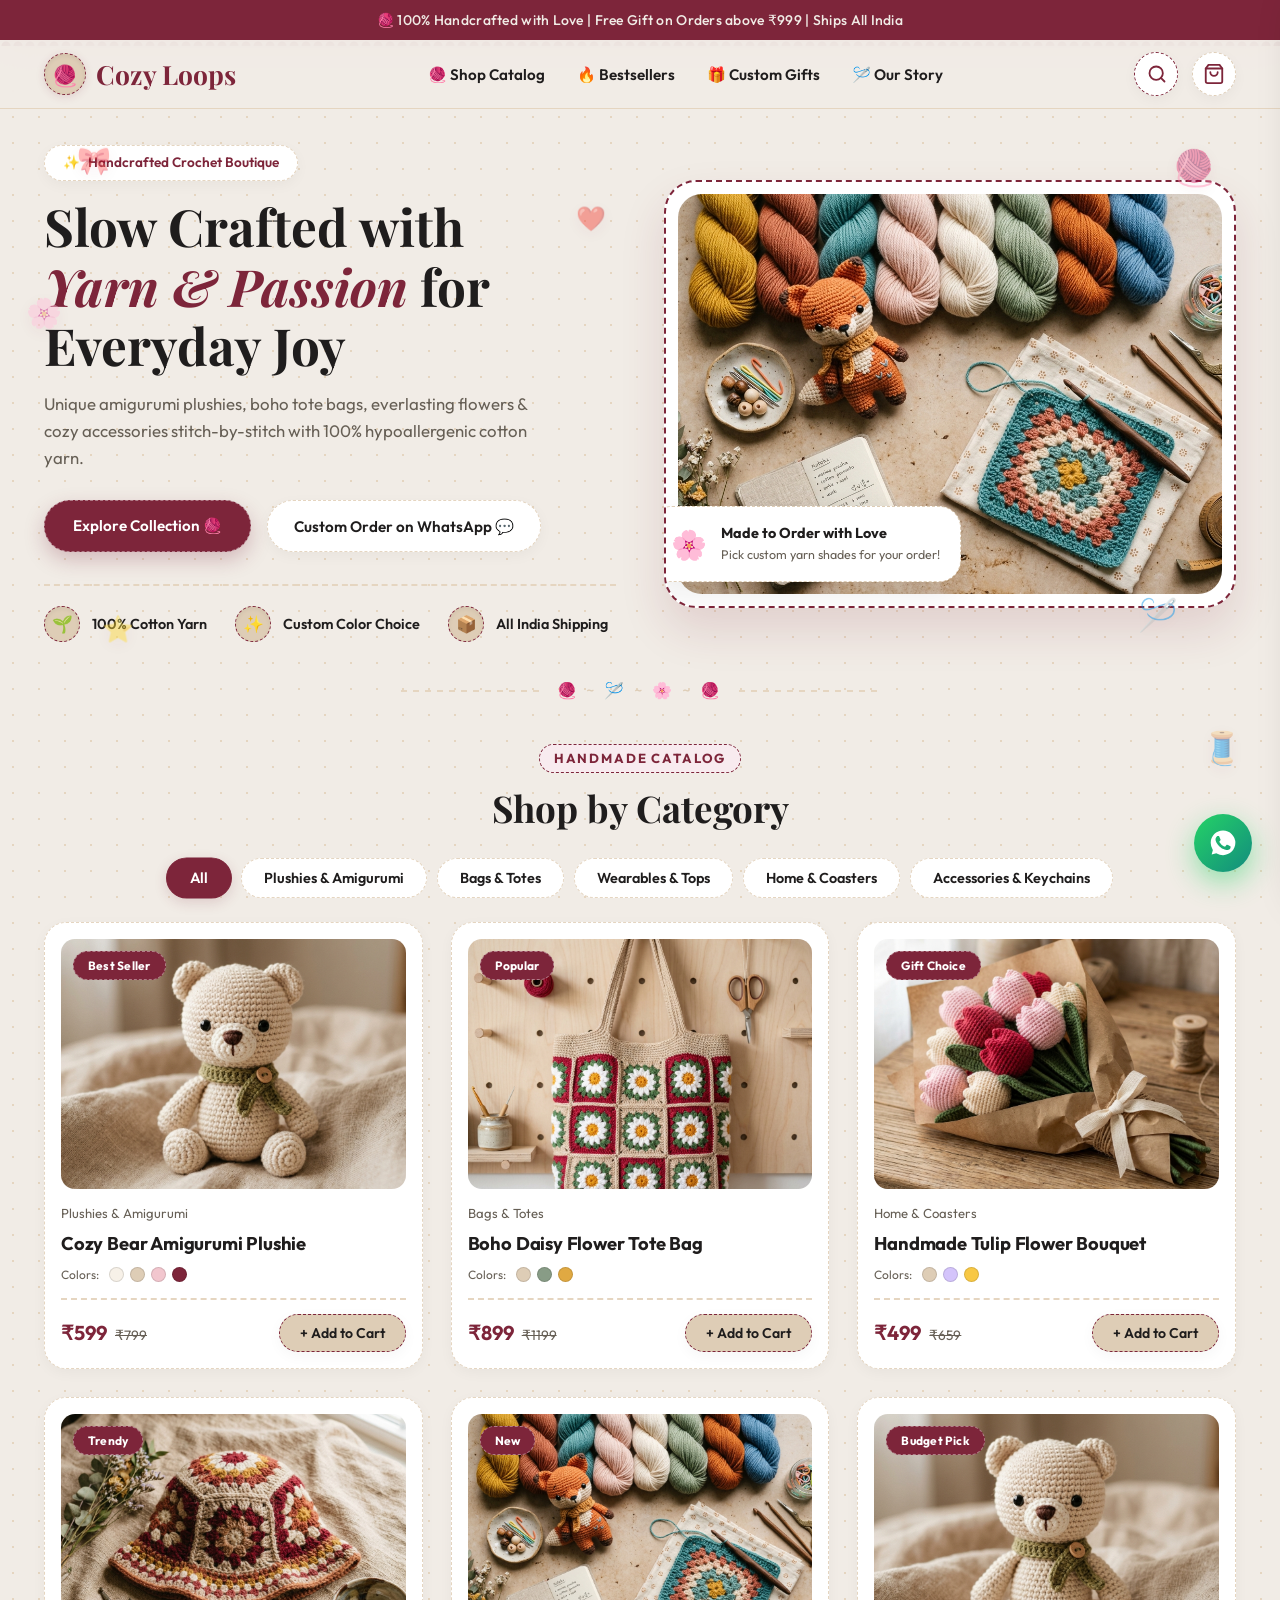
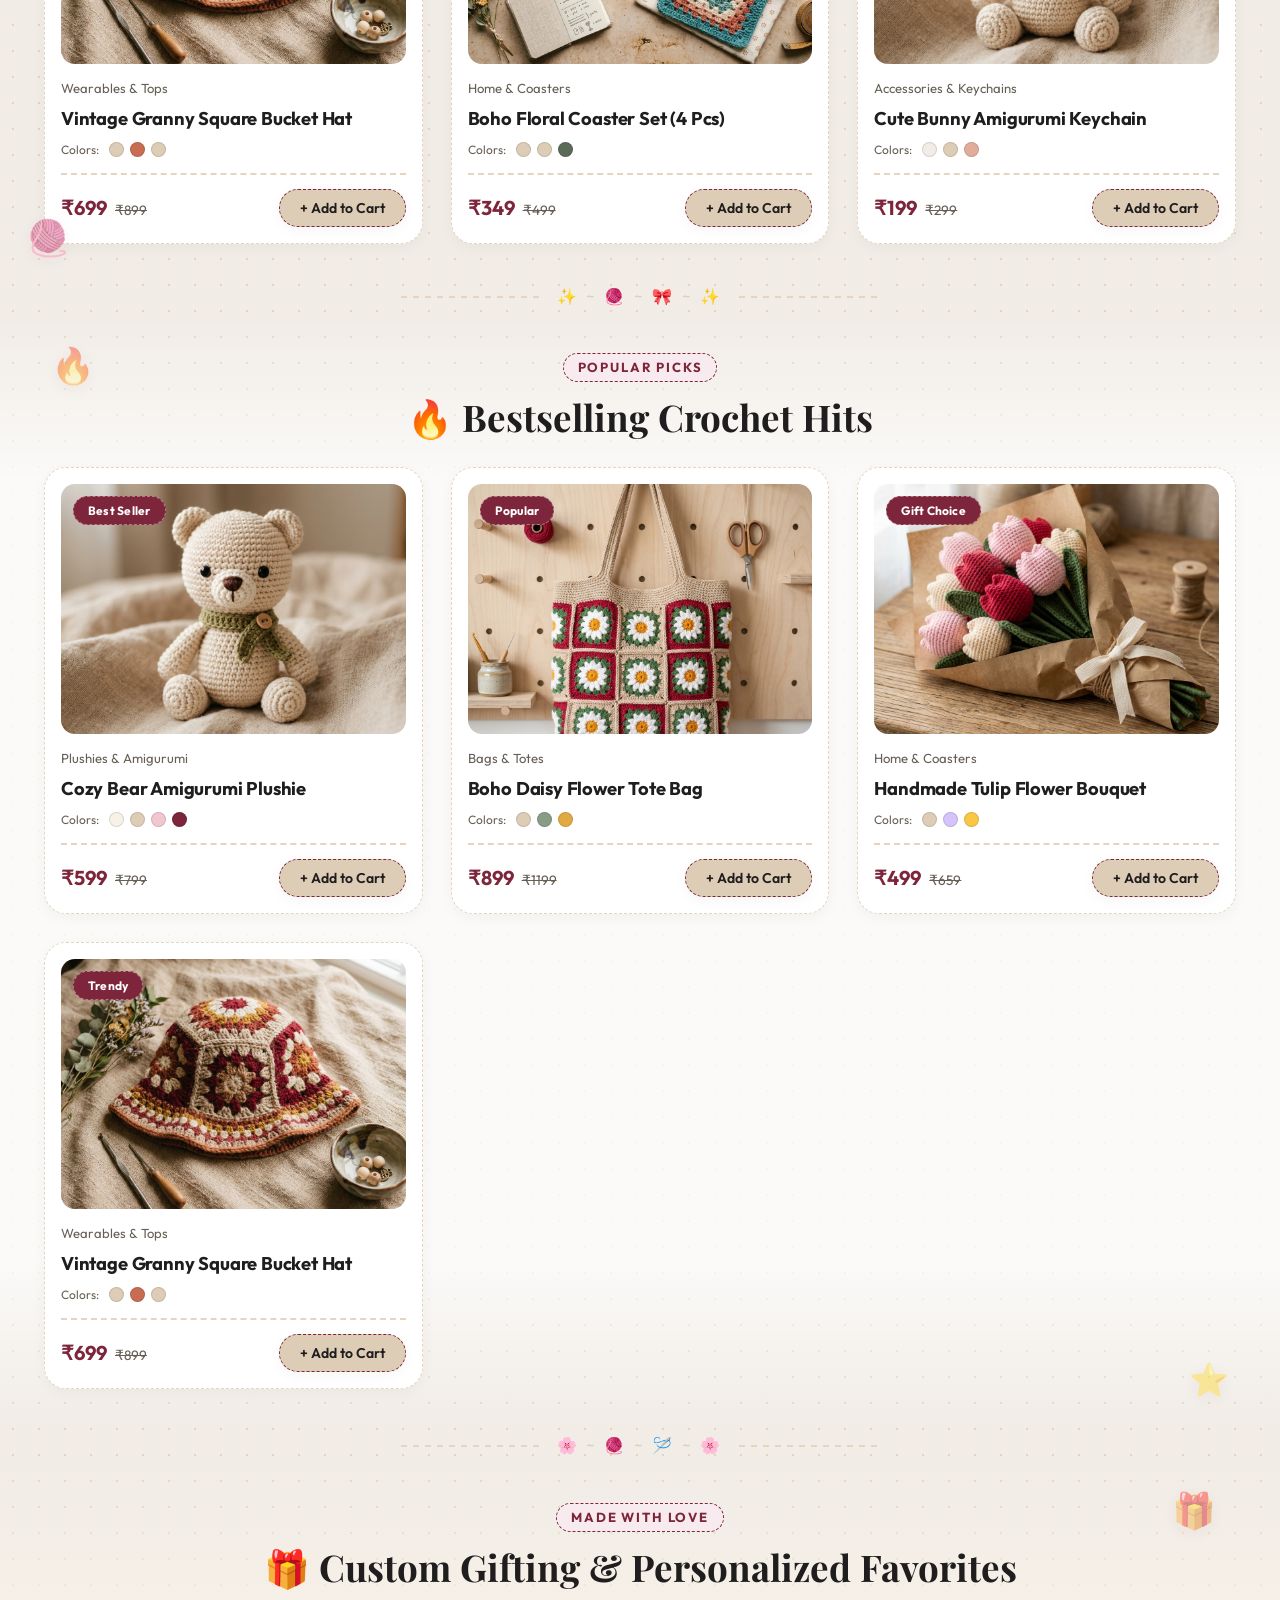
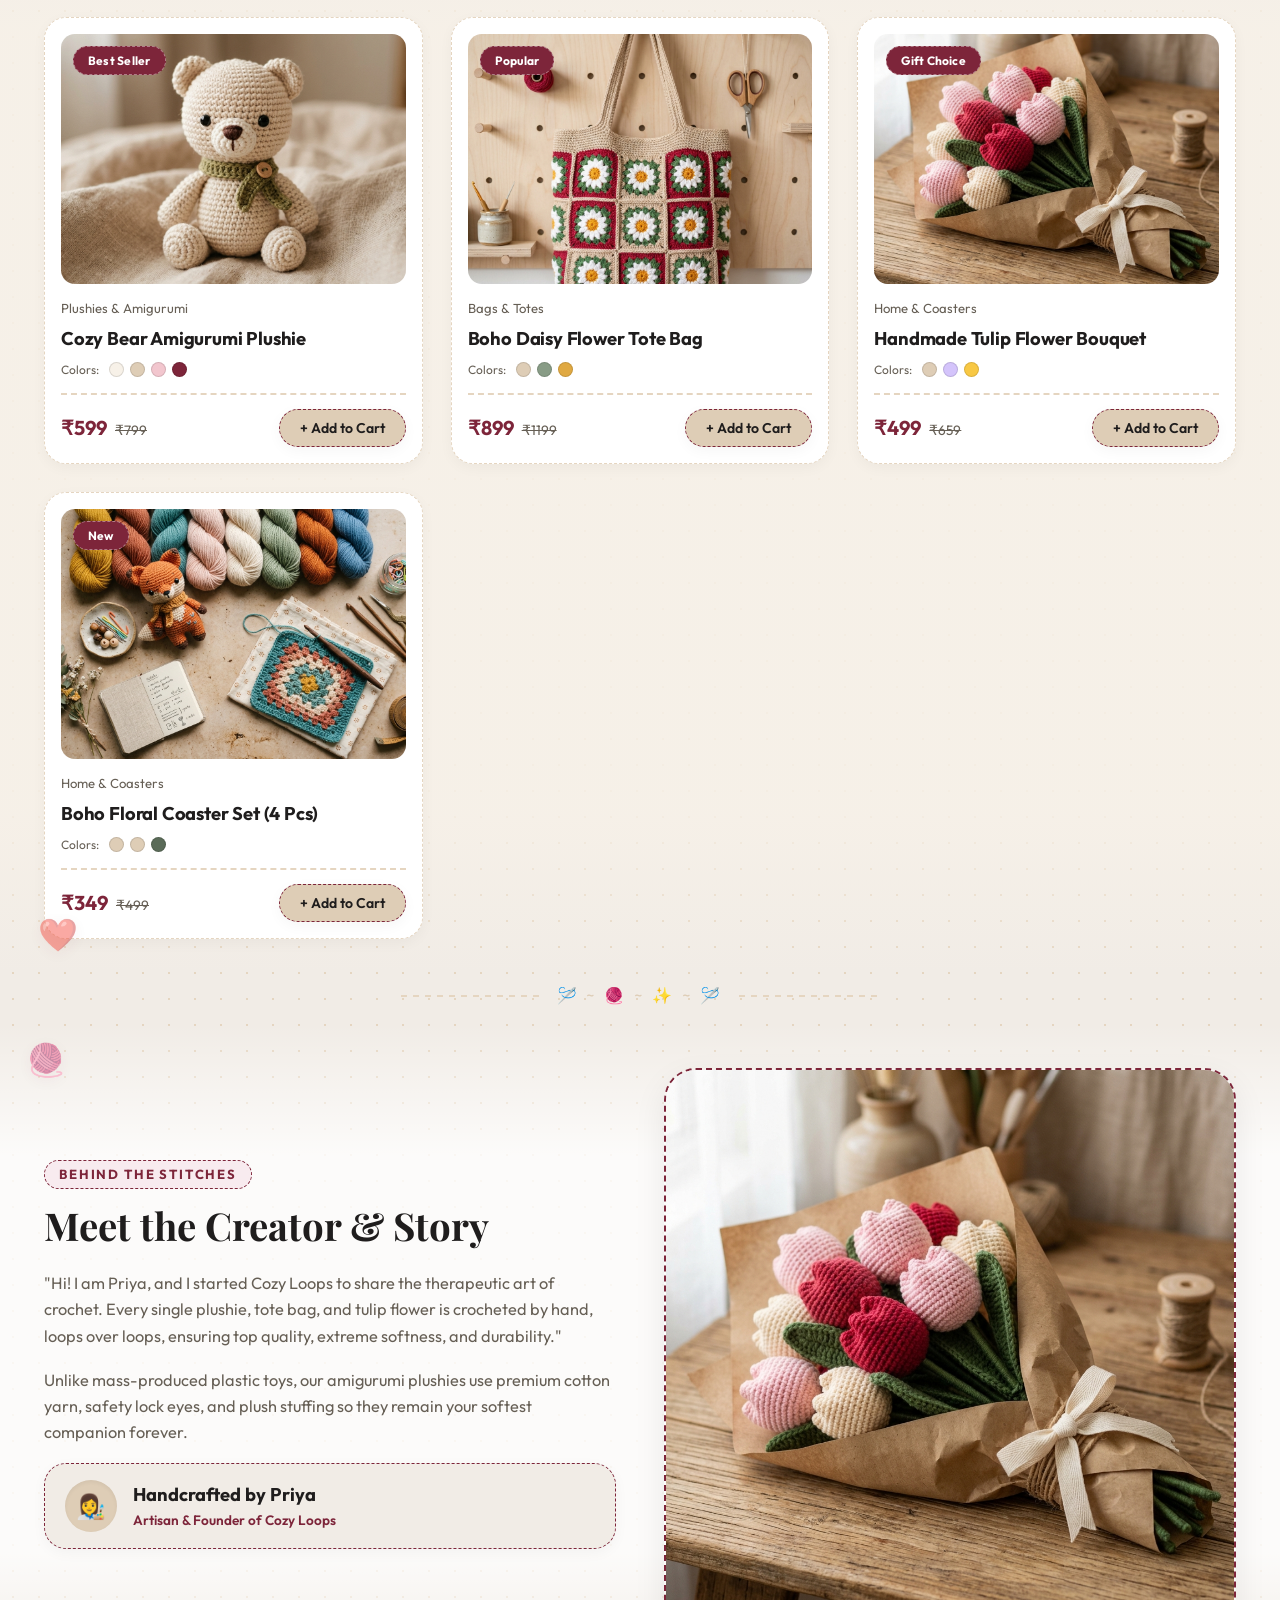
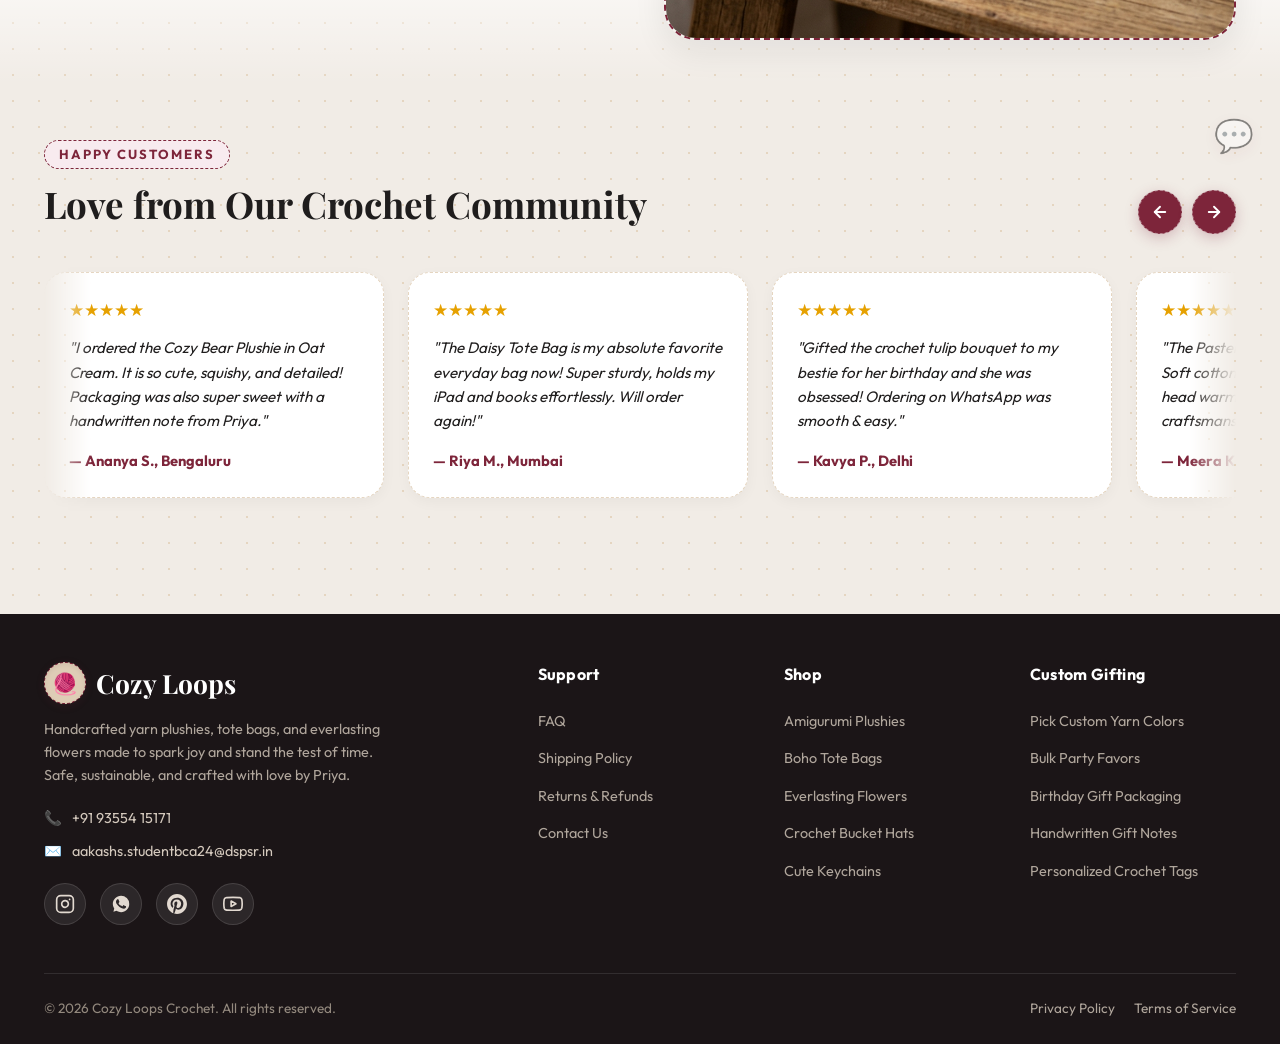
==== commit 328adc51: "producty detail page" ====
--- a/index.html
+++ b/index.html
@@ -307,7 +307,16 @@
     </section>
   </main>
 
-  <!-- VIEW 2: FULL-PAGE DEDICATED CHECKOUT VIEW -->
+  <!-- VIEW 2: FULL-PAGE DEDICATED PRODUCT DETAILS VIEW -->
+  <main id="productDetailView" class="full-page-view" style="display: none;">
+    <div class="container" style="padding-top: 36px; padding-bottom: 80px;">
+      <div id="fullPageProductDetailContainer">
+        <!-- Rendered dynamically via js/app.js -->
+      </div>
+    </div>
+  </main>
+
+  <!-- VIEW 3: FULL-PAGE DEDICATED CHECKOUT VIEW -->
   <main id="checkoutView" class="full-page-view" style="display: none;">
     <div class="container" style="padding-top: 40px; padding-bottom: 80px;">
       <div style="margin-bottom: 24px; display: flex; align-items: center; justify-content: space-between;">
--- a/styles.css
+++ b/styles.css
@@ -1,7 +1,7 @@
 /* ==========================================================================
    Cozy Loops Crochet - Custom Design System & Ultra-Smooth Aesthetics
    Color Palette: Porcelain White, Sandstone, Ruby Velvet, Onyx Black
-   Handcrafted Crochet Motifs, Scalloped Knitted Borders & Micro-Animations
+   Soft Dual-Edge Feather Blended Sections
    ========================================================================== */
 
 @import url('https://fonts.googleapis.com/css2?family=Outfit:wght@300;400;500;600;700&family=Playfair+Display:ital,wght@0,500;0,600;0,700;1,400&display=swap');
@@ -63,7 +63,7 @@
 
 a {
   color: inherit;
-  text-decoration: none;
+  text-decoration: none !important;
 }
 
 button {
@@ -71,6 +71,7 @@
   border: none;
   background: none;
   font-family: inherit;
+  text-decoration: none !important;
 }
 
 img {
@@ -86,13 +87,13 @@
   position: relative;
 }
 
-/* Scalloped Knitted Section Separator Border */
+/* Compact Scalloped Knitted Section Separator Border */
 .knitted-stitch-divider {
   text-align: center;
-  margin: 20px 0;
-  font-size: 1.1rem;
+  margin: 8px 0;
+  font-size: 1rem;
   color: var(--sandstone);
-  letter-spacing: 0.25em;
+  letter-spacing: 0.2em;
   user-select: none;
   display: flex;
   align-items: center;
@@ -147,7 +148,7 @@
   backdrop-filter: blur(16px);
   -webkit-backdrop-filter: blur(16px);
   border-bottom: 1px solid var(--sandstone-border);
-  padding: 14px 0;
+  padding: 12px 0;
   transition: var(--transition);
 }
 
@@ -166,10 +167,12 @@
   font-weight: 700;
   color: var(--ruby-velvet);
   transition: var(--transition);
+  text-decoration: none !important;
 }
 
 .brand-logo:hover {
   transform: scale(1.03);
+  text-decoration: none !important;
 }
 
 .brand-logo .logo-icon {
@@ -199,6 +202,7 @@
   position: relative;
   transition: var(--transition);
   padding: 4px 0;
+  text-decoration: none !important;
 }
 
 .nav-links a::after {
@@ -222,6 +226,7 @@
 .nav-links a:hover,
 .nav-links a.active {
   color: var(--ruby-velvet);
+  text-decoration: none !important;
 }
 
 .nav-actions {
@@ -304,6 +309,7 @@
   color: var(--ruby-velvet);
   transition: var(--transition);
   box-shadow: var(--shadow-sm);
+  text-decoration: none !important;
 }
 
 .btn-icon svg {
@@ -354,12 +360,14 @@
   box-shadow: 0 8px 20px rgba(125, 37, 58, 0.25);
   transition: var(--transition);
   border: 1px dashed rgba(255,255,255,0.4);
+  text-decoration: none !important;
 }
 
 .btn-primary:hover {
   background: var(--ruby-velvet-hover);
   transform: translateY(-3px) scale(1.02);
   box-shadow: 0 12px 28px rgba(125, 37, 58, 0.35);
+  text-decoration: none !important;
 }
 
 .btn-secondary {
@@ -375,6 +383,7 @@
   gap: 8px;
   transition: var(--transition);
   box-shadow: var(--shadow-sm);
+  text-decoration: none !important;
 }
 
 .btn-secondary:hover {
@@ -382,6 +391,7 @@
   border-color: var(--sandstone);
   transform: translateY(-3px);
   box-shadow: var(--shadow-md);
+  text-decoration: none !important;
 }
 
 /* Full Page Views */
@@ -399,18 +409,18 @@
   position: absolute;
   pointer-events: none;
   z-index: 2;
-  opacity: 0.55;
+  opacity: 0.45;
   user-select: none;
   animation: floatMotif 6s infinite ease-in-out;
   filter: drop-shadow(0 4px 8px rgba(125, 37, 58, 0.12));
 }
 
-.motif-yarn1 { top: 40px; right: 5%; font-size: 2.4rem; animation-delay: 0s; }
-.motif-flower1 { top: 220px; left: 2%; font-size: 2rem; animation-delay: 1.5s; }
-.motif-hook1 { bottom: 60px; right: 8%; font-size: 2.2rem; animation-delay: 3s; }
-.motif-heart1 { top: 120px; left: 45%; font-size: 1.6rem; animation-delay: 2s; }
-.motif-bow1 { top: 40px; left: 6%; font-size: 1.8rem; animation-delay: 2.5s; }
-.motif-star1 { bottom: 40px; left: 8%; font-size: 1.7rem; animation-delay: 1s; }
+.motif-yarn1 { top: 30px; right: 5%; font-size: 2.2rem; animation-delay: 0s; }
+.motif-flower1 { top: 180px; left: 2%; font-size: 1.8rem; animation-delay: 1.5s; }
+.motif-hook1 { bottom: 30px; right: 8%; font-size: 2rem; animation-delay: 3s; }
+.motif-heart1 { top: 90px; left: 45%; font-size: 1.5rem; animation-delay: 2s; }
+.motif-bow1 { top: 30px; left: 6%; font-size: 1.7rem; animation-delay: 2.5s; }
+.motif-star1 { bottom: 20px; left: 8%; font-size: 1.6rem; animation-delay: 1s; }
 
 @keyframes floatMotif {
   0% { transform: translateY(0px) rotate(0deg) scale(1); }
@@ -418,16 +428,16 @@
   100% { transform: translateY(0px) rotate(0deg) scale(1); }
 }
 
-/* Hero Section */
+/* Compact Hero Section */
 .hero-section {
-  padding: 54px 0 72px;
+  padding: 36px 0 28px;
   position: relative;
 }
 
 .hero-grid {
   display: grid;
   grid-template-columns: 1fr 1fr;
-  gap: 52px;
+  gap: 48px;
   align-items: center;
 }
 
@@ -437,22 +447,22 @@
   gap: 8px;
   background: var(--white);
   border: 1.5px dashed var(--sandstone-border);
-  padding: 8px 20px;
+  padding: 6px 18px;
   border-radius: var(--radius-full);
-  font-size: 0.875rem;
+  font-size: 0.85rem;
   font-weight: 600;
   color: var(--ruby-velvet);
-  margin-bottom: 20px;
+  margin-bottom: 16px;
   box-shadow: var(--shadow-sm);
 }
 
 .hero-title {
   font-family: var(--font-heading);
-  font-size: 3.4rem;
+  font-size: 3.2rem;
   line-height: 1.16;
   font-weight: 700;
   color: var(--onyx-black);
-  margin-bottom: 20px;
+  margin-bottom: 16px;
 }
 
 .hero-title span {
@@ -463,23 +473,23 @@
 }
 
 .hero-subtitle {
-  font-size: 1.1rem;
+  font-size: 1.05rem;
   color: var(--text-muted);
-  margin-bottom: 36px;
+  margin-bottom: 28px;
   max-width: 500px;
 }
 
 .hero-ctas {
   display: flex;
   gap: 16px;
-  margin-bottom: 44px;
+  margin-bottom: 32px;
 }
 
 .trust-badges {
   display: flex;
   gap: 28px;
   border-top: 2px dashed var(--sandstone-border);
-  padding-top: 28px;
+  padding-top: 20px;
 }
 
 .trust-item {
@@ -498,14 +508,14 @@
 }
 
 .trust-icon {
-  width: 38px;
-  height: 38px;
+  width: 36px;
+  height: 36px;
   background: var(--sandstone);
   border-radius: 50%;
   display: flex;
   align-items: center;
   justify-content: center;
-  font-size: 1.1rem;
+  font-size: 1.05rem;
   color: var(--ruby-velvet);
   box-shadow: inset 0 2px 4px rgba(0,0,0,0.05);
   border: 1px dashed var(--ruby-velvet);
@@ -519,7 +529,7 @@
   background: var(--white);
   border: 2px dashed var(--ruby-velvet);
   border-radius: var(--radius-lg);
-  padding: 14px;
+  padding: 12px;
   box-shadow: var(--shadow-lg);
   position: relative;
   overflow: hidden;
@@ -532,7 +542,7 @@
 
 .hero-img {
   width: 100%;
-  height: 440px;
+  height: 400px;
   object-fit: cover;
   border-radius: calc(var(--radius-lg) - 8px);
   transition: transform 0.6s var(--smooth-easing);
@@ -544,74 +554,107 @@
 
 .hero-floating-card {
   position: absolute;
-  bottom: 28px;
-  left: -20px;
+  bottom: 24px;
+  left: -16px;
   background: var(--white);
   border: 1.5px dashed var(--sandstone);
   border-radius: var(--radius-md);
-  padding: 16px 22px;
-  display: flex;
-  align-items: center;
-  gap: 16px;
+  padding: 14px 20px;
+  display: flex;
+  align-items: center;
+  gap: 14px;
   box-shadow: var(--shadow-md);
 }
 
 .floating-icon {
-  font-size: 2rem;
+  font-size: 1.8rem;
 }
 
 .floating-info h4 {
-  font-size: 0.95rem;
+  font-size: 0.9rem;
   font-weight: 700;
   color: var(--onyx-black);
 }
 
 .floating-info p {
-  font-size: 0.8rem;
+  font-size: 0.78rem;
   color: var(--text-muted);
 }
 
-/* Category Filter Bar */
+/* ==========================================================================
+   SOFT DUAL-EDGE FEATHER BLENDED SECTIONS (ZERO HARSH LINES / HARD BORDERS)
+   ========================================================================== */
+
 .shop-section {
-  padding: 56px 0;
-  position: relative;
-}
-
+  padding: 32px 0;
+  position: relative;
+  background: transparent;
+  border: none;
+}
+
+/* Bestsellers Section Soft Feather Fade Top & Bottom */
 .bestsellers-section {
-  background: rgba(255, 255, 255, 0.7);
-  border-y: 2px dashed var(--sandstone-border);
-  position: relative;
-}
-
+  padding: 36px 0;
+  position: relative;
+  border: none;
+  background: linear-gradient(180deg, 
+    transparent 0%, 
+    rgba(255, 255, 255, 0.75) 15%, 
+    rgba(255, 255, 255, 0.75) 85%, 
+    transparent 100%
+  );
+}
+
+/* Custom Gifts Section Soft Feather Fade Top & Bottom */
 .custom-gifts-section {
-  background: var(--sandstone-light);
-  border-y: 2px dashed var(--sandstone-border);
-  position: relative;
+  padding: 36px 0;
+  position: relative;
+  border: none;
+  background: linear-gradient(180deg, 
+    transparent 0%, 
+    rgba(247, 241, 232, 0.85) 15%, 
+    rgba(247, 241, 232, 0.85) 85%, 
+    transparent 100%
+  );
+}
+
+/* Craft Story Section Soft Feather Fade */
+.story-section {
+  padding: 44px 0;
+  position: relative;
+  border: none;
+  margin: 16px 0;
+  background: linear-gradient(180deg, 
+    transparent 0%, 
+    rgba(255, 255, 255, 0.8) 20%, 
+    rgba(255, 255, 255, 0.8) 80%, 
+    transparent 100%
+  );
 }
 
 .section-header {
   text-align: center;
-  margin-bottom: 32px;
+  margin-bottom: 20px;
   position: relative;
 }
 
 .section-tag {
-  font-size: 0.85rem;
+  font-size: 0.82rem;
   font-weight: 700;
   letter-spacing: 0.14em;
   text-transform: uppercase;
   color: var(--ruby-velvet);
-  margin-bottom: 8px;
+  margin-bottom: 6px;
   display: inline-block;
   background: var(--ruby-velvet-light);
-  padding: 4px 16px;
+  padding: 3px 14px;
   border-radius: var(--radius-full);
   border: 1px dashed var(--ruby-velvet);
 }
 
 .section-title {
   font-family: var(--font-heading);
-  font-size: 2.5rem;
+  font-size: 2.3rem;
   color: var(--onyx-black);
 }
 
@@ -620,7 +663,7 @@
   align-items: center;
   justify-content: center;
   gap: 12px;
-  margin-bottom: 36px;
+  margin-bottom: 24px;
   flex-wrap: wrap;
 }
 
@@ -635,13 +678,14 @@
   background: var(--white);
   border: 1.5px dashed var(--sandstone-border);
   color: var(--onyx-black);
-  padding: 11px 24px;
+  padding: 10px 22px;
   border-radius: var(--radius-full);
-  font-size: 0.92rem;
+  font-size: 0.9rem;
   font-weight: 600;
   white-space: nowrap;
   transition: all 0.3s cubic-bezier(0.175, 0.885, 0.32, 1.275);
   box-shadow: none;
+  text-decoration: none !important;
 }
 
 .pill-btn:hover {
@@ -649,28 +693,31 @@
   border-color: var(--ruby-velvet);
   color: var(--ruby-velvet);
   transform: translateY(-2px);
-}
-
+  text-decoration: none !important;
+}
+
+/* SOFT ELEGANT ACTIVE CATEGORY PILL SHADOW */
 .pill-btn.active {
   background: var(--ruby-velvet);
   color: var(--white);
   border: 1.5px solid var(--ruby-velvet);
-  transform: scale(1.05);
-  box-shadow: 0 6px 20px rgba(125, 37, 58, 0.24);
+  transform: scale(1.03);
+  box-shadow: 0 4px 12px rgba(125, 37, 58, 0.16) !important;
   animation: pillSwitch 0.3s cubic-bezier(0.175, 0.885, 0.32, 1.275);
+  text-decoration: none !important;
 }
 
 @keyframes pillSwitch {
-  0% { transform: scale(0.94); }
-  60% { transform: scale(1.08); }
-  100% { transform: scale(1.05); }
-}
-
-/* Products Grid */
+  0% { transform: scale(0.96); }
+  60% { transform: scale(1.05); }
+  100% { transform: scale(1.03); }
+}
+
+/* Products Grid (DESKTOP DEFAULT: Multi-Column Grid) */
 .products-grid {
   display: grid;
   grid-template-columns: repeat(auto-fill, minmax(280px, 1fr));
-  gap: 32px;
+  gap: 28px;
   animation: gridFade 0.35s ease;
 }
 
@@ -689,6 +736,7 @@
   display: flex;
   flex-direction: column;
   box-shadow: var(--shadow-sm);
+  text-decoration: none !important;
 }
 
 .product-card:hover {
@@ -696,6 +744,7 @@
   box-shadow: var(--shadow-md);
   border-style: solid;
   border-color: var(--ruby-velvet);
+  text-decoration: none !important;
 }
 
 .card-img-wrapper {
@@ -703,8 +752,8 @@
   border-radius: var(--radius-sm);
   overflow: hidden;
   background: var(--porcelain-white);
-  height: 260px;
-  margin-bottom: 16px;
+  height: 250px;
+  margin-bottom: 14px;
 }
 
 .card-img {
@@ -732,31 +781,6 @@
   border: 1px dashed rgba(255,255,255,0.4);
 }
 
-.wishlist-btn {
-  position: absolute;
-  top: 12px;
-  right: 12px;
-  width: 36px;
-  height: 36px;
-  background: rgba(255, 255, 255, 0.92);
-  backdrop-filter: blur(4px);
-  border-radius: 50%;
-  display: flex;
-  align-items: center;
-  justify-content: center;
-  color: var(--text-muted);
-  font-size: 1.05rem;
-  transition: var(--transition);
-  box-shadow: var(--shadow-sm);
-}
-
-.wishlist-btn:hover,
-.wishlist-btn.active {
-  color: var(--ruby-velvet);
-  background: var(--white);
-  transform: scale(1.15);
-}
-
 .product-meta {
   display: flex;
   justify-content: space-between;
@@ -783,10 +807,12 @@
   line-height: 1.35;
   letter-spacing: -0.01em;
   transition: var(--transition);
+  text-decoration: none !important;
 }
 
 .product-title:hover {
   color: var(--ruby-velvet);
+  text-decoration: none !important;
 }
 
 .product-colors-preview {
@@ -845,6 +871,7 @@
   transition: var(--transition);
   box-shadow: var(--shadow-sm);
   border: 1px dashed var(--ruby-velvet);
+  text-decoration: none !important;
 }
 
 .btn-add-cart:hover {
@@ -852,6 +879,7 @@
   color: var(--white);
   transform: translateY(-2px);
   box-shadow: 0 6px 16px rgba(125, 37, 58, 0.3);
+  text-decoration: none !important;
 }
 
 .card-qty-selector {
@@ -878,12 +906,14 @@
   justify-content: center;
   transition: var(--transition);
   line-height: 1;
+  text-decoration: none !important;
 }
 
 .qty-btn-card:hover {
   background: var(--white);
   color: var(--ruby-velvet);
   transform: scale(1.12);
+  text-decoration: none !important;
 }
 
 .qty-count-val {
@@ -894,33 +924,114 @@
   color: var(--white);
 }
 
-/* Craft Story Section */
-.story-section {
-  padding: 72px 0;
+/* Order Confirmation Screen Desktop Styles */
+.order-success-card {
+  max-width: 780px;
+  margin: 0 auto;
   background: var(--white);
-  border-y: 2px dashed var(--sandstone-border);
-  margin: 48px 0;
-  position: relative;
+  border-radius: var(--radius-lg);
+  border: 2px solid var(--sandstone);
+  padding: 48px;
+  box-shadow: var(--shadow-lg);
+  text-align: center;
+}
+
+.order-success-title {
+  font-family: var(--font-heading);
+  font-size: 2.6rem;
+  color: var(--onyx-black);
+  margin-bottom: 10px;
+}
+
+.order-success-subtext {
+  font-size: 1.1rem;
+  color: var(--text-muted);
+  margin-bottom: 24px;
+  max-width: 580px;
+  margin-left: auto;
+  margin-right: auto;
+  line-height: 1.6;
+}
+
+.order-wa-notice-box {
+  background: #E8F8F0;
+  border: 1.5px solid #27AE60;
+  border-radius: var(--radius-md);
+  padding: 20px;
+  margin-bottom: 36px;
+  display: flex;
+  align-items: center;
+  justify-content: space-between;
+  gap: 16px;
+  text-align: left;
+}
+
+.wa-notice-info h4 {
+  color: #1E8449;
+  font-size: 1rem;
+  font-weight: 700;
+  margin-bottom: 4px;
+}
+
+.wa-notice-info p {
+  font-size: 0.88rem;
+  color: #27AE60;
+  margin: 0;
+}
+
+.wa-notice-btn {
+  background: #25D366;
+  border-color: #25D366;
+  white-space: nowrap;
+  padding: 12px 24px;
+  text-decoration: none !important;
+}
+
+.order-breakdown-box {
+  background: var(--porcelain-white);
+  border-radius: var(--radius-md);
+  border: 1px solid var(--sandstone-border);
+  padding: 28px;
+  text-align: left;
+  margin-bottom: 36px;
+}
+
+.order-breakdown-header {
+  display: flex;
+  justify-content: space-between;
+  align-items: center;
+  margin-bottom: 16px;
+  border-bottom: 2px solid var(--sandstone-border);
+  padding-bottom: 12px;
+}
+
+.order-breakdown-details-grid {
+  display: grid;
+  grid-template-columns: 1fr 1fr;
+  gap: 20px;
+  border-top: 1px solid var(--sandstone-border);
+  padding-top: 16px;
+  font-size: 0.88rem;
 }
 
 .story-grid {
   display: grid;
   grid-template-columns: 1fr 1fr;
-  gap: 52px;
+  gap: 48px;
   align-items: center;
 }
 
 .story-content h2 {
   font-family: var(--font-heading);
-  font-size: 2.6rem;
-  color: var(--onyx-black);
-  margin-bottom: 18px;
+  font-size: 2.4rem;
+  color: var(--onyx-black);
+  margin-bottom: 14px;
 }
 
 .story-content p {
   color: var(--text-muted);
-  margin-bottom: 22px;
-  font-size: 1.05rem;
+  margin-bottom: 18px;
+  font-size: 1.02rem;
 }
 
 .artisan-card {
@@ -928,28 +1039,28 @@
   align-items: center;
   gap: 16px;
   background: var(--porcelain-white);
-  padding: 18px 22px;
+  padding: 16px 20px;
   border-radius: var(--radius-md);
   border: 1.5px dashed var(--ruby-velvet);
   box-shadow: var(--shadow-sm);
 }
 
 .artisan-avatar {
-  width: 56px;
-  height: 56px;
+  width: 52px;
+  height: 52px;
   border-radius: 50%;
   background: var(--sandstone);
   display: flex;
   align-items: center;
   justify-content: center;
-  font-size: 1.6rem;
+  font-size: 1.5rem;
   color: var(--ruby-velvet);
   box-shadow: inset 0 2px 4px rgba(0,0,0,0.05);
 }
 
-/* Horizontally Scrollable Reviews Carousel with Soft Feathered Edges on BOTH Sides */
+/* Horizontally Scrollable Reviews Carousel */
 .testimonials-section {
-  padding: 64px 0 80px;
+  padding: 40px 0 48px;
   position: relative;
 }
 
@@ -970,12 +1081,14 @@
   justify-content: center;
   transition: var(--transition);
   box-shadow: 0 4px 14px rgba(125, 37, 58, 0.25);
+  text-decoration: none !important;
 }
 
 .nav-arrow-btn:hover {
   background: var(--ruby-velvet-hover);
   transform: translateY(-2px) scale(1.08);
   box-shadow: 0 8px 20px rgba(125, 37, 58, 0.38);
+  text-decoration: none !important;
 }
 
 /* Feather Gradient Container for Smooth Both-Side Edge Fading */
@@ -989,7 +1102,7 @@
 .testimonials-scroll-wrapper {
   overflow-x: auto;
   scroll-snap-type: x mandatory;
-  padding: 10px 16px 24px;
+  padding: 10px 16px 20px;
   scrollbar-width: none;
   -ms-overflow-style: none;
 }
@@ -1008,7 +1121,7 @@
   background: var(--white);
   border: 1.5px dashed var(--sandstone-border);
   border-radius: var(--radius-md);
-  padding: 28px;
+  padding: 24px;
   box-shadow: var(--shadow-sm);
   width: 340px;
   flex-shrink: 0;
@@ -1026,15 +1139,15 @@
 
 .stars {
   color: #E6A100;
-  margin-bottom: 14px;
+  margin-bottom: 12px;
   font-size: 1.05rem;
 }
 
 .testimonial-text {
   font-style: italic;
   color: var(--onyx-black);
-  margin-bottom: 18px;
-  font-size: 0.98rem;
+  margin-bottom: 16px;
+  font-size: 0.95rem;
   line-height: 1.6;
 }
 
@@ -1042,6 +1155,12 @@
   font-weight: 700;
   font-size: 0.92rem;
   color: var(--ruby-velvet);
+}
+
+/* Body Lock when Cart is Open */
+body.cart-open {
+  overflow: hidden !important;
+  touch-action: none;
 }
 
 /* Slide-Over Cart Drawer & Premium Red Trash Bin SVG Button */
@@ -1050,10 +1169,10 @@
   top: 0;
   left: 0;
   width: 100vw;
-  height: 100vh;
+  height: 100dvh;
   background: rgba(31, 29, 29, 0.45);
   backdrop-filter: blur(5px);
-  z-index: 1000;
+  z-index: 9999;
   opacity: 0;
   pointer-events: none;
   transition: opacity 0.35s ease;
@@ -1070,13 +1189,15 @@
   right: -450px;
   width: 100%;
   max-width: 420px;
-  height: 100vh;
+  height: 100dvh;
+  max-height: 100dvh;
   background: var(--porcelain-white);
-  z-index: 1001;
+  z-index: 10000;
   display: flex;
   flex-direction: column;
   box-shadow: -10px 0 40px rgba(0,0,0,0.18);
   transition: right 0.4s var(--smooth-easing);
+  overflow: hidden !important;
 }
 
 .cart-drawer.active {
@@ -1090,6 +1211,7 @@
   display: flex;
   justify-content: space-between;
   align-items: center;
+  flex-shrink: 0;
 }
 
 .drawer-header h3 {
@@ -1099,8 +1221,9 @@
 }
 
 .drawer-body {
-  flex: 1;
+  flex: 1 1 auto;
   overflow-y: auto;
+  -webkit-overflow-scrolling: touch;
   padding: 22px 26px;
 }
 
@@ -1159,10 +1282,12 @@
   font-weight: bold;
   font-size: 0.85rem;
   transition: var(--transition);
+  text-decoration: none !important;
 }
 
 .qty-btn:hover {
   background: var(--sandstone);
+  text-decoration: none !important;
 }
 
 /* Red Trash Can SVG Button */
@@ -1179,18 +1304,25 @@
   align-items: center;
   justify-content: center;
   transition: var(--transition);
+  text-decoration: none !important;
 }
 
 .btn-remove-item:hover {
   background: #C0392B;
   color: var(--white);
   transform: scale(1.1);
+  text-decoration: none !important;
 }
 
 .drawer-footer {
-  padding: 22px 26px;
+  padding: 20px 26px calc(20px + env(safe-area-inset-bottom));
   background: var(--white);
   border-top: 1px solid var(--sandstone-border);
+  flex-shrink: 0;
+  position: sticky;
+  bottom: 0;
+  z-index: 20;
+  box-shadow: 0 -6px 20px rgba(0,0,0,0.06);
 }
 
 .subtotal-row {
@@ -1254,14 +1386,152 @@
   font-size: 1.2rem;
   color: var(--onyx-black);
   transition: var(--transition);
+  text-decoration: none !important;
 }
 
 .modal-close:hover {
   background: var(--ruby-velvet);
   color: var(--white);
+  text-decoration: none !important;
+}
+
+/* Product Detail Page Styles */
+.product-detail-grid {
+  display: grid;
+  grid-template-columns: 1fr 1.1fr;
+  gap: 48px;
+  align-items: start;
+}
+
+.detail-color-pill {
+  display: inline-flex;
+  align-items: center;
+  gap: 8px;
+  background: var(--white);
+  border: 1.5px dashed var(--sandstone-border);
+  padding: 8px 18px;
+  border-radius: var(--radius-full);
+  font-size: 0.9rem;
+  font-weight: 600;
+  color: var(--onyx-black);
+  cursor: pointer;
+  transition: var(--transition);
+}
+
+.detail-color-pill:hover {
+  background: var(--sandstone-light);
+  border-color: var(--ruby-velvet);
+  color: var(--ruby-velvet);
+}
+
+.detail-color-pill.active {
+  background: var(--ruby-velvet-light);
+  border: 1.5px solid var(--ruby-velvet);
+  color: var(--ruby-velvet);
+  font-weight: 700;
+}
+
+/* Premium Back Button */
+.btn-back-premium {
+  display: inline-flex;
+  align-items: center;
+  gap: 10px;
+  background: var(--white);
+  border: 1.5px solid var(--sandstone-border);
+  color: var(--onyx-black);
+  padding: 10px 22px;
+  border-radius: var(--radius-full);
+  font-size: 0.9rem;
+  font-weight: 700;
+  cursor: pointer;
+  box-shadow: var(--shadow-sm);
+  transition: all 0.25s ease;
+  text-decoration: none;
+}
+
+.btn-back-premium svg {
+  transition: transform 0.25s ease;
+  color: var(--ruby-velvet);
+}
+
+.btn-back-premium:hover {
+  background: var(--ruby-velvet-light);
+  border-color: var(--ruby-velvet);
+  color: var(--ruby-velvet);
+  box-shadow: var(--shadow-md);
+}
+
+.btn-back-premium:hover svg {
+  transform: translateX(-4px);
+}
+
+/* Premium Accordion Styling */
+.pdp-accordion-details {
+  margin-bottom: 12px;
+  border-bottom: 1px dashed var(--sandstone-border);
+  padding-bottom: 12px;
+}
+
+.pdp-accordion-summary {
+  display: flex;
+  align-items: center;
+  justify-content: space-between;
+  font-weight: 700;
+  font-size: 0.95rem;
+  color: var(--onyx-black);
+  cursor: pointer;
+  padding: 12px 16px;
+  border-radius: var(--radius-sm);
+  background: var(--sandstone-light);
+  transition: var(--transition);
+  list-style: none;
+}
+
+.pdp-accordion-summary::-webkit-details-marker,
+.pdp-accordion-summary::marker {
+  display: none !important;
+}
+
+.pdp-accordion-summary:hover {
+  background: var(--porcelain-white);
+  color: var(--ruby-velvet);
+}
+
+.pdp-accordion-icon {
+  display: inline-flex;
+  align-items: center;
+  justify-content: center;
+  width: 28px;
+  height: 28px;
+  border-radius: 50%;
+  background: var(--white);
+  border: 1px solid var(--sandstone-border);
+  font-size: 0.95rem;
+  color: var(--ruby-velvet);
+  transition: transform 0.3s ease, background 0.3s ease, color 0.3s ease;
+}
+
+.pdp-accordion-details[open] .pdp-accordion-icon {
+  transform: rotate(90deg);
+  background: var(--ruby-velvet);
+  color: var(--white);
+}
+
+.pdp-accordion-content {
+  padding: 12px 16px 4px 16px;
+  font-size: 0.88rem;
+  color: var(--text-muted);
+  line-height: 1.6;
 }
 
 /* Form Controls */
+.form-grid-row {
+  display: grid;
+  grid-template-columns: 1fr 1fr;
+  gap: 16px;
+  align-items: start;
+}
+
 .form-group {
   margin-bottom: 16px;
 }
@@ -1332,11 +1602,13 @@
   color: var(--text-muted);
   border-bottom: 3px solid transparent;
   transition: var(--transition);
+  text-decoration: none !important;
 }
 
 .admin-tab-btn.active {
   color: var(--ruby-velvet);
   border-bottom-color: var(--ruby-velvet);
+  text-decoration: none !important;
 }
 
 .admin-table {
@@ -1366,8 +1638,8 @@
 .site-footer {
   background: var(--dark-footer-bg);
   color: #E2D9D0;
-  padding: 64px 0 28px;
-  margin-top: 64px;
+  padding: 48px 0 24px;
+  margin-top: 48px;
   position: relative;
 }
 
@@ -1412,6 +1684,7 @@
   justify-content: center;
   color: #E2D9D0;
   transition: var(--transition);
+  text-decoration: none !important;
 }
 
 .social-icon-btn:hover {
@@ -1420,6 +1693,7 @@
   color: var(--white);
   transform: translateY(-4px);
   box-shadow: 0 8px 20px rgba(125, 37, 58, 0.45);
+  text-decoration: none !important;
 }
 
 .footer-col-title {
@@ -1443,11 +1717,13 @@
   color: #B0A69C;
   font-size: 0.9rem;
   transition: var(--transition);
+  text-decoration: none !important;
 }
 
 .footer-menu a:hover {
   color: var(--sandstone);
   padding-left: 4px;
+  text-decoration: none !important;
 }
 
 .footer-bottom-bar {
@@ -1465,11 +1741,12 @@
 .policy-link {
   color: #B0A69C;
   transition: var(--transition);
+  text-decoration: none !important;
 }
 
 .policy-link:hover {
   color: var(--white);
-  text-decoration: underline;
+  text-decoration: underline !important;
 }
 
 /* Authentic Pure Circular WhatsApp Button */
@@ -1488,11 +1765,13 @@
   box-shadow: 0 10px 28px rgba(37, 211, 102, 0.48);
   z-index: 999;
   transition: var(--transition);
+  text-decoration: none !important;
 }
 
 .whatsapp-float-btn:hover {
   transform: translateY(-5px) scale(1.12);
   box-shadow: 0 16px 36px rgba(37, 211, 102, 0.65);
+  text-decoration: none !important;
 }
 
 /* Toast Container Disabled */
@@ -1500,31 +1779,304 @@
   display: none !important;
 }
 
-/* Responsive Breakpoints */
-@media (max-width: 900px) {
+/* ==========================================================================
+   TARGETED MOBILE OPTIMIZATIONS (DESKTOP REMAINS 100% UNCHANGED)
+   ========================================================================== */
+
+@media (max-width: 768px) {
+
+  /* 1. HORIZONTAL SWIPEABLE PRODUCT CATALOG CAROUSEL WITH FEATHER EDGES ON MOBILE */
+  .products-grid {
+    display: flex !important;
+    overflow-x: auto !important;
+    scroll-snap-type: x mandatory !important;
+    padding: 10px 16px 24px !important;
+    gap: 16px !important;
+    scrollbar-width: none !important; /* Hide scrollbar */
+    -ms-overflow-style: none !important;
+    margin: 0 !important;
+    width: 100% !important;
+    -webkit-overflow-scrolling: touch !important;
+
+    /* Soft Feather Fade Gradient Mask on Left and Right Edges on Mobile */
+    mask-image: linear-gradient(to right, transparent 0%, black 5%, black 95%, transparent 100%) !important;
+    -webkit-mask-image: linear-gradient(to right, transparent 0%, black 5%, black 95%, transparent 100%) !important;
+  }
+
+  .products-grid::-webkit-scrollbar {
+    display: none !important;
+  }
+
+  .product-card {
+    width: 250px !important;
+    min-width: 250px !important;
+    max-width: 250px !important;
+    flex-shrink: 0 !important;
+    scroll-snap-align: start !important;
+    box-shadow: var(--shadow-md) !important;
+  }
+
+  .card-img-wrapper {
+    height: 210px !important;
+  }
+
+  /* 2. CATEGORY PILLS HORIZONTAL SCROLL WITH GENEROUS TOP/LEFT/RIGHT PADDING & FEATHER EDGES */
+  .category-pills-bar {
+    justify-content: flex-start !important;
+    margin-bottom: 16px !important;
+    padding: 0 !important;
+    overflow: visible !important;
+  }
+
+  .category-pills {
+    display: flex !important;
+    flex-wrap: nowrap !important;
+    overflow-x: auto !important;
+    /* Generous top, bottom, left & right padding to eliminate ALL clipping on top, left & right! */
+    padding: 14px 20px 16px !important;
+    width: 100% !important;
+    scrollbar-width: none !important;
+    -ms-overflow-style: none !important;
+    -webkit-overflow-scrolling: touch !important;
+
+    /* Soft Feather Edge Gradient Mask on Mobile Category Pills */
+    mask-image: linear-gradient(to right, transparent 0%, black 4%, black 96%, transparent 100%) !important;
+    -webkit-mask-image: linear-gradient(to right, transparent 0%, black 4%, black 96%, transparent 100%) !important;
+  }
+
+  .category-pills::-webkit-scrollbar {
+    display: none !important;
+  }
+
+  .pill-btn {
+    padding: 10px 20px !important;
+    font-size: 0.88rem !important;
+    flex-shrink: 0 !important;
+    margin: 0 !important;
+  }
+
+  .pill-btn.active {
+    box-shadow: 0 4px 12px rgba(125, 37, 58, 0.16) !important;
+    transform: scale(1.02) !important;
+  }
+
+  /* 3. ORDER CONFIRMATION SCREEN MOBILE FIX */
+  .order-success-card {
+    padding: 28px 16px !important;
+    border-radius: var(--radius-md) !important;
+  }
+
+  .order-success-title {
+    font-size: 1.8rem !important;
+  }
+
+  .order-success-subtext {
+    font-size: 0.95rem !important;
+    margin-bottom: 20px !important;
+  }
+
+  .order-wa-notice-box {
+    flex-direction: column !important;
+    text-align: center !important;
+    gap: 14px !important;
+    align-items: stretch !important;
+    padding: 18px 16px !important;
+    margin-bottom: 24px !important;
+  }
+
+  .wa-notice-info h4 {
+    font-size: 0.95rem !important;
+  }
+
+  .wa-notice-info p {
+    font-size: 0.82rem !important;
+  }
+
+  .wa-notice-btn {
+    width: 100% !important;
+    justify-content: center !important;
+    font-size: 0.9rem !important;
+    padding: 12px 16px !important;
+  }
+
+  .order-breakdown-box {
+    padding: 18px 14px !important;
+    margin-bottom: 24px !important;
+  }
+
+  .order-breakdown-details-grid {
+    grid-template-columns: 1fr !important;
+    gap: 16px !important;
+  }
+
+  /* 4. HERO & CONTAINER MOBILE SPACING */
+  .container {
+    padding: 0 16px !important;
+  }
+
+  .hero-section {
+    padding: 24px 0 28px !important;
+  }
+
   .hero-grid,
   .story-grid {
-    grid-template-columns: 1fr;
-  }
-  #fullPageCheckoutContainer > div {
     grid-template-columns: 1fr !important;
-  }
+    gap: 28px !important;
+  }
+
   .hero-title {
-    font-size: 2.4rem;
-  }
+    font-size: 2.2rem !important;
+    line-height: 1.2 !important;
+    margin-bottom: 14px !important;
+  }
+
+  .hero-subtitle {
+    font-size: 0.95rem !important;
+    margin-bottom: 24px !important;
+  }
+
+  .hero-ctas {
+    flex-direction: column !important;
+    gap: 12px !important;
+    margin-bottom: 28px !important;
+  }
+
+  .btn-primary,
+  .btn-secondary {
+    width: 100% !important;
+    justify-content: center !important;
+    padding: 12px 20px !important;
+  }
+
+  .trust-badges {
+    display: flex !important;
+    flex-direction: row !important;
+    justify-content: space-between !important;
+    gap: 8px !important;
+    padding-top: 16px !important;
+  }
+
+  .trust-item {
+    font-size: 0.75rem !important;
+    flex-direction: column !important;
+    text-align: center !important;
+    gap: 6px !important;
+  }
+
+  .hero-img-card {
+    padding: 8px !important;
+  }
+
+  .hero-img {
+    height: 300px !important;
+  }
+
+  .hero-floating-card {
+    left: 10px !important;
+    bottom: 16px !important;
+    padding: 10px 14px !important;
+  }
+
+  .floating-icon {
+    font-size: 1.5rem !important;
+  }
+
+  .floating-info h4 {
+    font-size: 0.85rem !important;
+  }
+
+  .floating-info p {
+    font-size: 0.75rem !important;
+  }
+
+  /* 5. SECTION SPACING & TITLES ON MOBILE */
+  .shop-section {
+    padding: 24px 0 !important;
+  }
+
+  .section-title {
+    font-size: 1.8rem !important;
+  }
+
+  .section-header {
+    margin-bottom: 16px !important;
+  }
+
+  /* 6. FULL-PAGE CHECKOUT & DETAIL RESPONSIVE GRID ON MOBILE */
+  #fullPageCheckoutContainer > div,
+  .product-detail-grid {
+    grid-template-columns: 1fr !important;
+    gap: 24px !important;
+  }
+
+  .form-grid-row {
+    grid-template-columns: 1fr !important;
+    gap: 12px !important;
+  }
+
+  /* 7. TARGETED MOBILE MOTIFS (Exact Image 1 & Image 2 Customizations) */
+  /* Lower section motifs hidden on mobile */
+  .shop-section .crochet-motif,
+  .story-section .crochet-motif,
+  .testimonials-section .crochet-motif {
+    display: none !important;
+  }
+
+  /* Image 1: Remove the 3 header text-overlapping motifs (ribbon, heart, flower) */
+  .hero-section .motif-bow1,
+  .hero-section .motif-heart1,
+  .hero-section .motif-flower1 {
+    display: none !important;
+  }
+
+  /* Image 2: Completely remove the 2 hero card motifs (star, hook) */
+  .hero-section .motif-star1,
+  .hero-section .motif-hook1 {
+    display: none !important;
+  }
+
+  /* Top-right yarn motif stays neatly in the right empty space */
+  .hero-section .motif-yarn1 {
+    display: block !important;
+    top: 24px !important;
+    right: 6% !important;
+    left: auto !important;
+    opacity: 0.5 !important;
+    transform: scale(0.8) !important;
+  }
+
+  .nav-links {
+    display: none !important;
+  }
+
+  /* 8. MOBILE CART DRAWER & LOCKED STICKY FOOTER */
+  .cart-drawer {
+    width: 100% !important;
+    max-width: 100% !important;
+    right: -100% !important;
+    height: 100dvh !important;
+    max-height: 100dvh !important;
+    top: 0 !important;
+    bottom: 0 !important;
+  }
+
+  .cart-drawer.active {
+    right: 0 !important;
+  }
+
+  .drawer-footer {
+    position: sticky !important;
+    bottom: 0 !important;
+    flex-shrink: 0 !important;
+    padding: 16px 20px calc(16px + env(safe-area-inset-bottom)) !important;
+    background: var(--white) !important;
+    z-index: 20 !important;
+    box-shadow: 0 -8px 24px rgba(0, 0, 0, 0.08) !important;
+  }
+
+  /* Footer Mobile Grid */
   .footer-grid {
-    grid-template-columns: 1fr 1fr;
-  }
-}
-
-@media (max-width: 600px) {
-  .nav-links {
-    display: none;
-  }
-  .products-grid {
-    grid-template-columns: 1fr;
-  }
-  .footer-grid {
-    grid-template-columns: 1fr;
-  }
-}
+    grid-template-columns: 1fr !important;
+    gap: 28px !important;
+  }
+}
